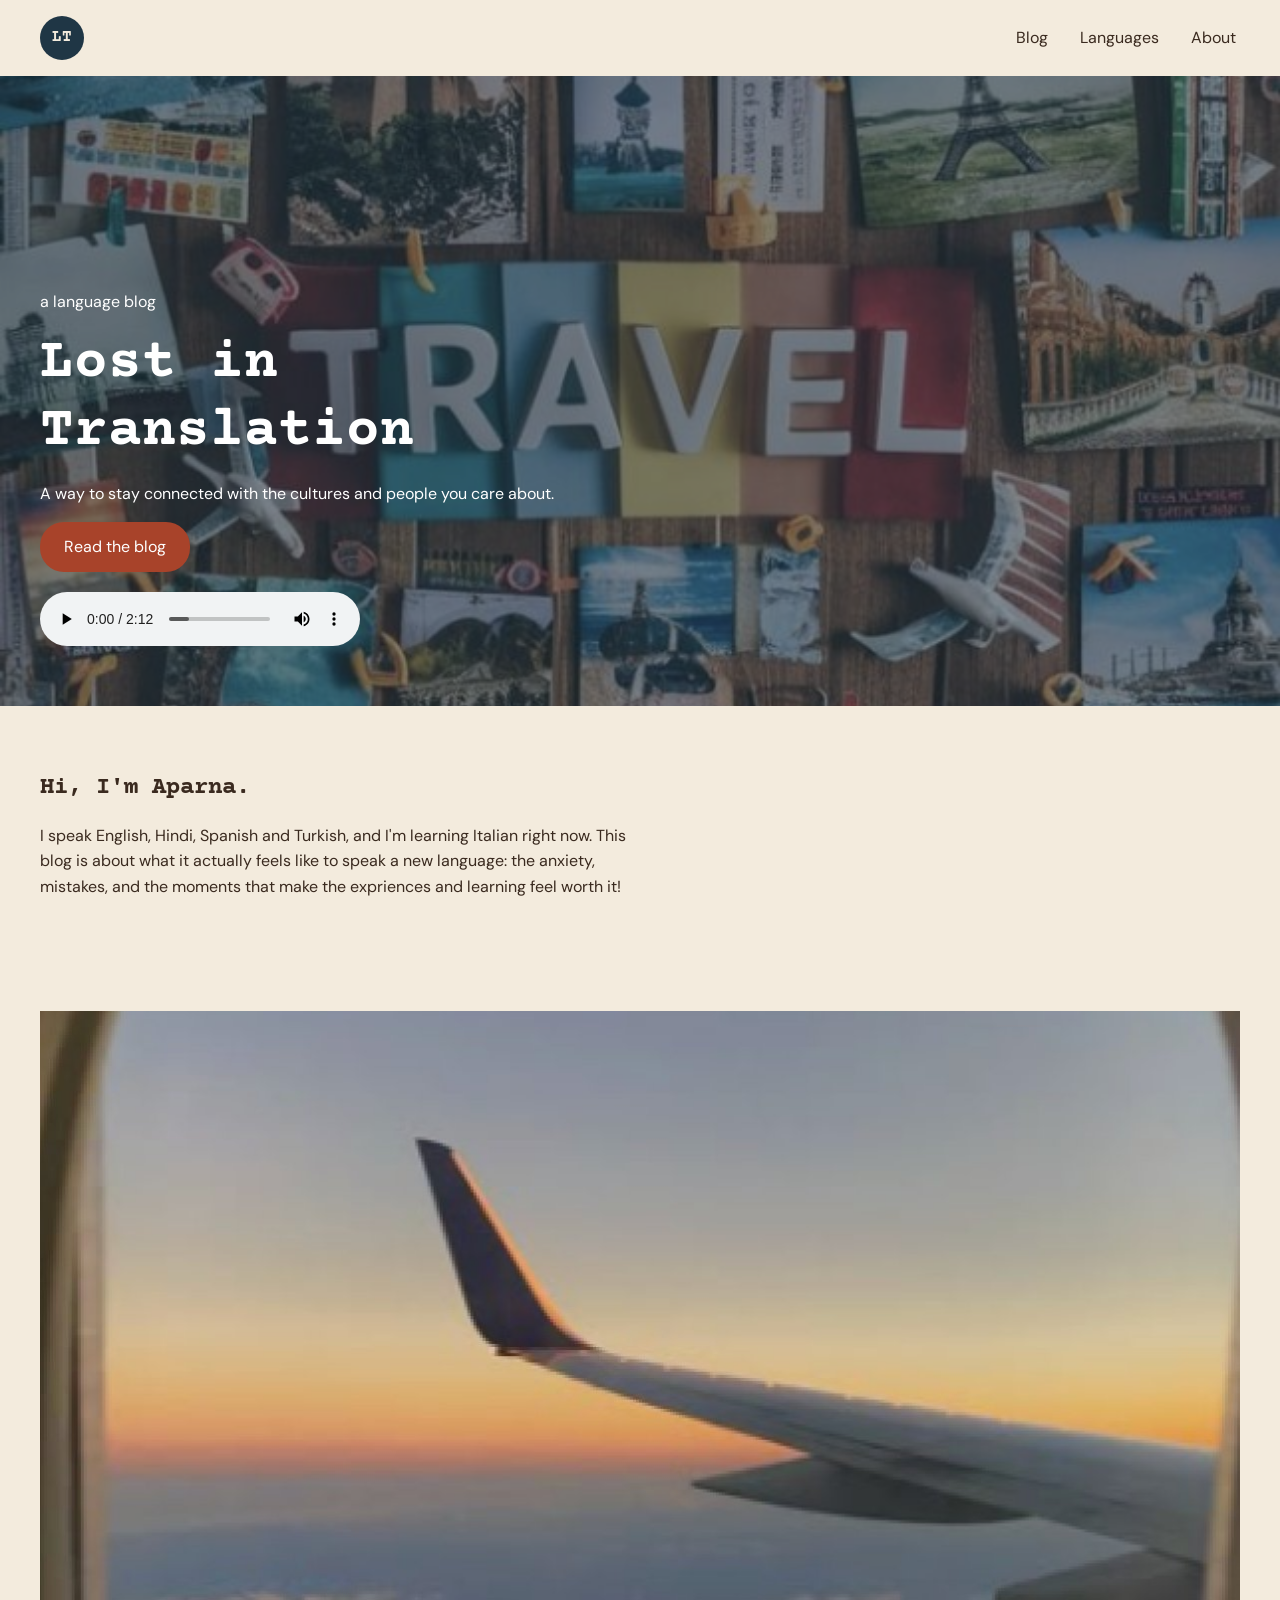
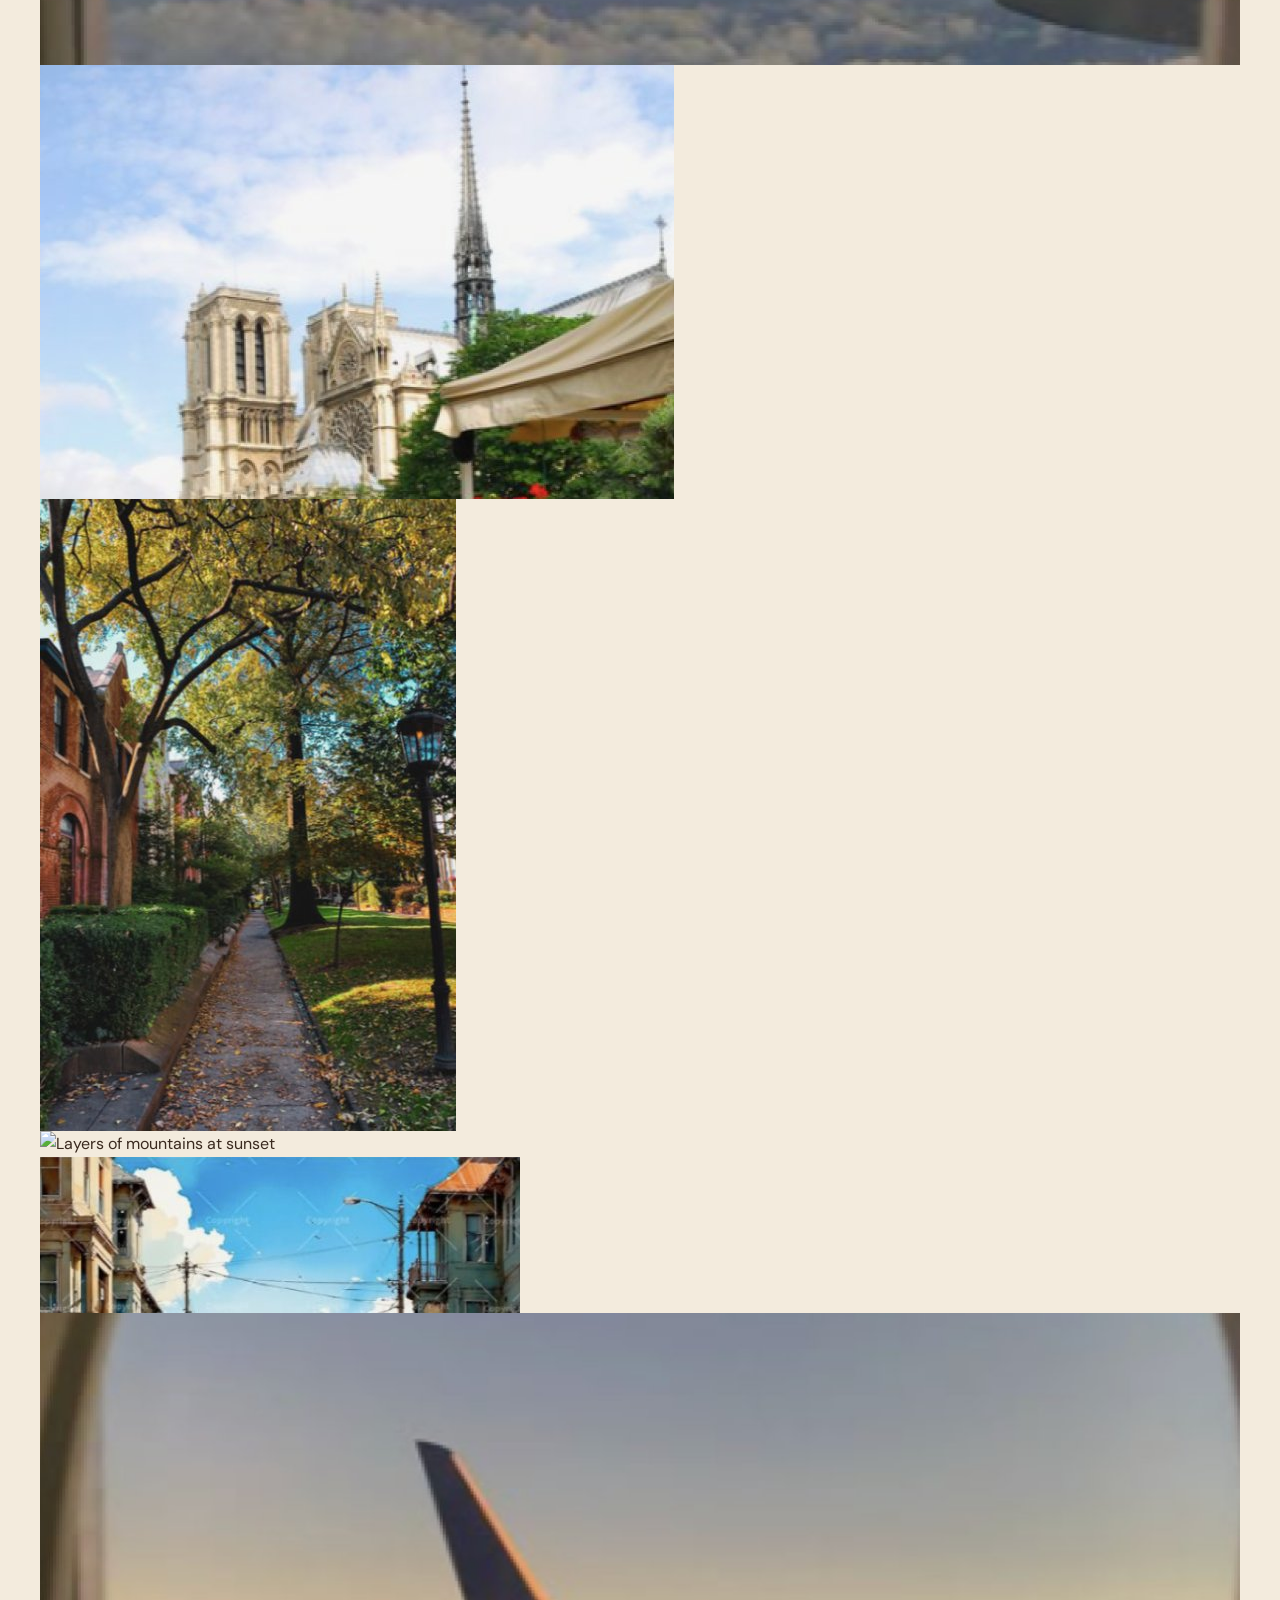
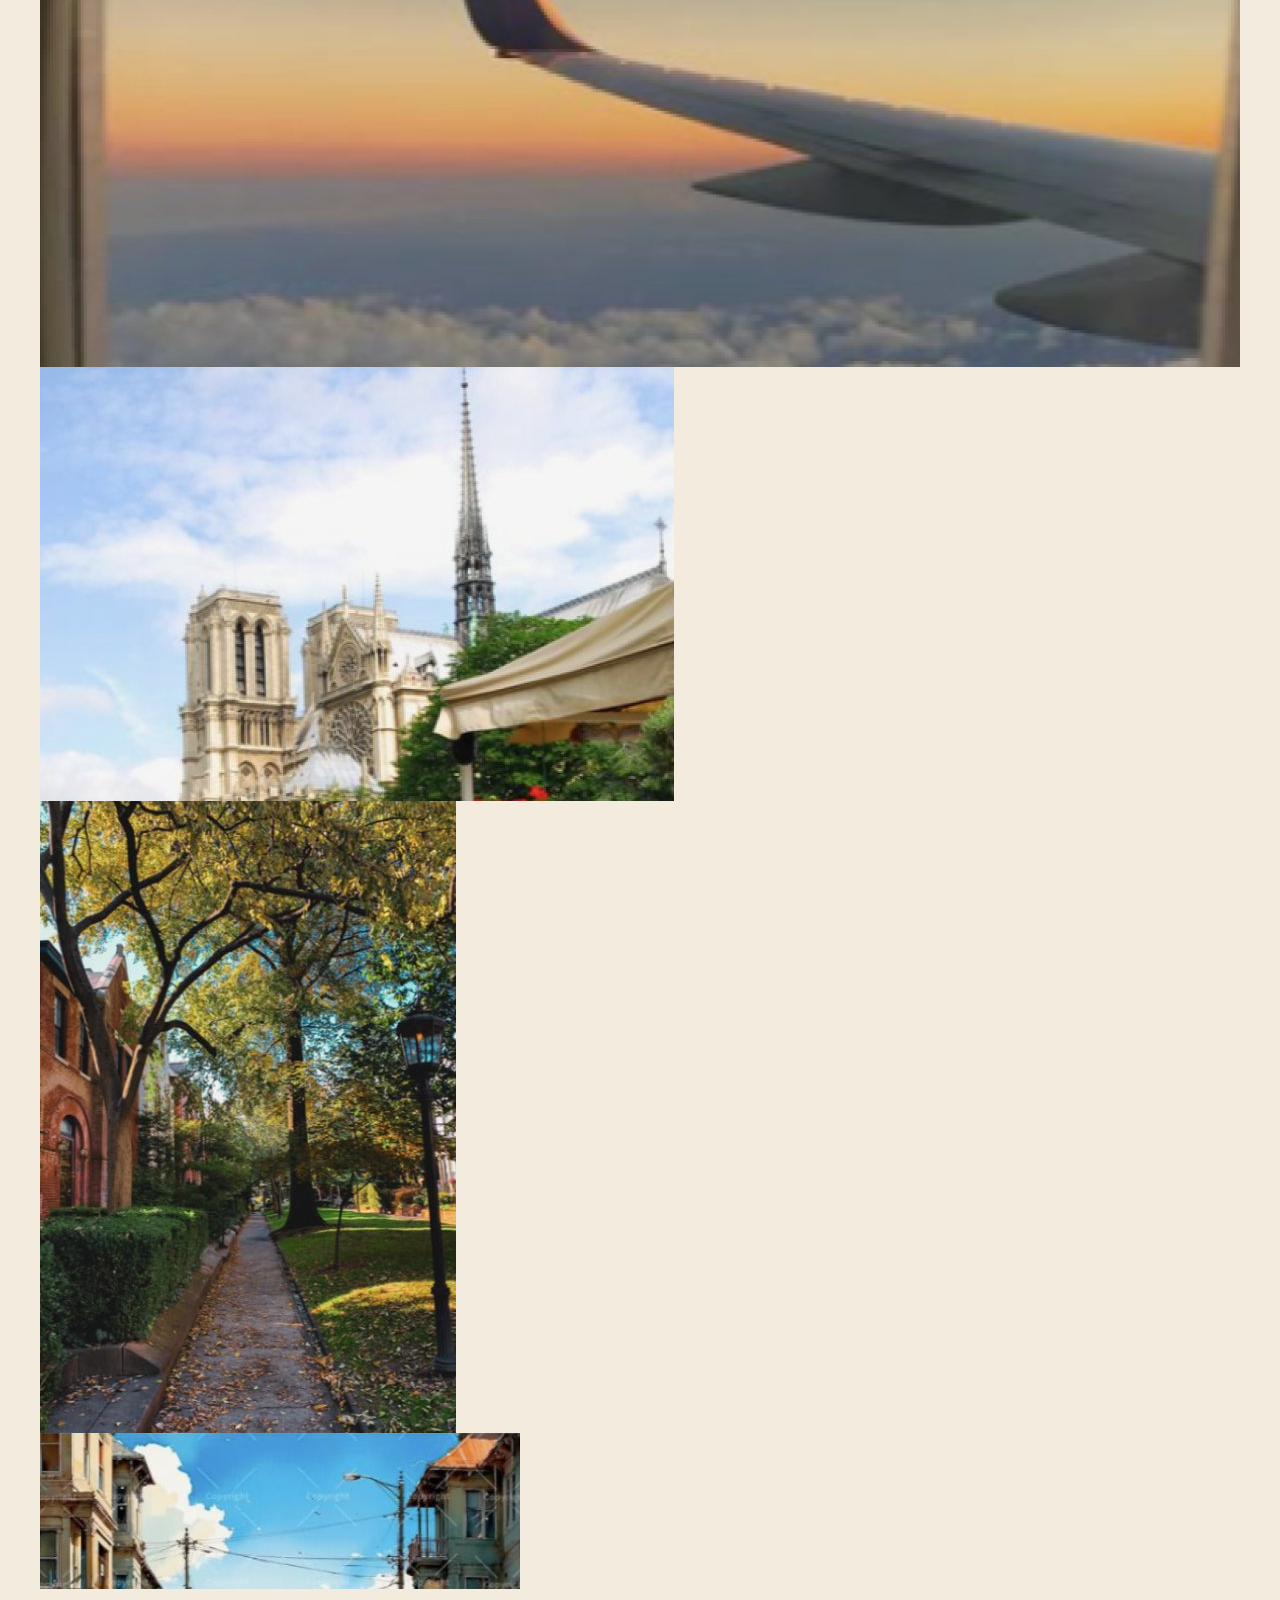
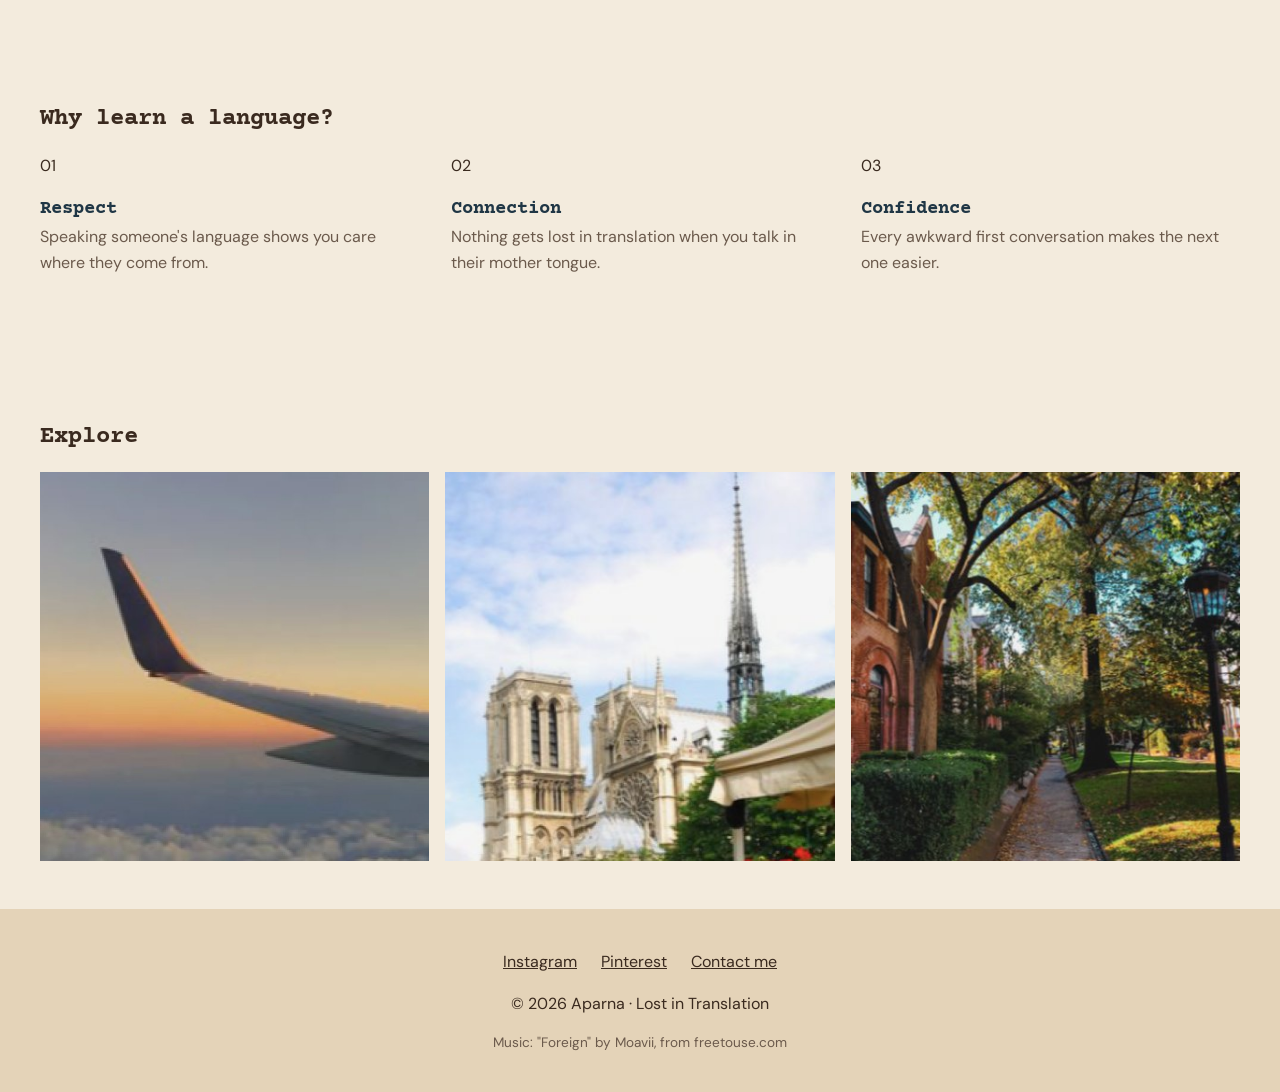
==== Midterm/index.html @ 5bf9bf56 "Update home page photos and alt text" ====
<!doctype html>
<html lang="en">
  <head>
    <meta charset="UTF-8" />
    <meta name="viewport" content="width=device-width, initial-scale=1.0" />
    <title>Lost in Translation | Home</title>
    <!-- Google Fonts: Courier Prime & DM Sans for everything else -->
    <link rel="preconnect" href="https://fonts.googleapis.com" />
    <link rel="preconnect" href="https://fonts.gstatic.com" crossorigin />
    <link
      href="https://fonts.googleapis.com/css2?family=Courier+Prime:wght@400;700&family=DM+Sans:wght@400;500&display=swap"
      rel="stylesheet"
    />
    <link rel="stylesheet" href="css/style.css" />
  </head>

  <body>
    <!-- HEADER: logo on the left, nav on the right, it sticks to the top when you scroll -->
    <header class="site-header">
      <!-- logo goes back to the home page -->
      <a class="logo" href="index.html">LT</a>

      <nav>
        <ul>
          <li><a href="blog.html">Blog</a></li>
          <!-- dropdown: i made a list inside a list -->
          <li class="has-dropdown">
            <a href="blog.html">Languages</a>
            <ul>
              <li><a href="blog.html#hindi">Hindi</a></li>
              <li><a href="blog.html#spanish">Spanish</a></li>
              <li><a href="blog.html#turkish">Turkish</a></li>
              <li><a href="blog.html#italian">Italian</a></li>
            </ul>
          </li>
          <li><a href="about.html">About</a></li>
        </ul>
      </nav>
    </header>

    <main>
      <!-- HERO: photo with the text sitting on top of it  -->
      <section class="hero">
        <img src="img/hero.jpg" alt="Vintage world map with a camera and letter blocks spelling Travel the World" />
        <!-- the text slides up and fades in when the page loads ( the keyframes in the CSS) -->
        <div class="hero-text">
          <p class="eyebrow">a language blog</p>
          <h1>Lost in Translation</h1>
          <p>A way to stay connected with the cultures and people you care about.</p>
          <a class="button" href="blog.html">Read the blog</a>

          <!-- music player used from the W3Schools HTML Audio + loop pages -->
          <audio class="hero-audio" controls loop>
            <source src="audio/foreign.mp3" type="audio/mpeg" />
            Your browser does not support the audio element.
          </audio>
        </div>
      </section>

      <!-- INTRO -->
      <section class="intro">
        <h2>Hi, I'm Aparna.</h2>
        <p>
          I speak English, Hindi, Spanish and Turkish, and I'm learning Italian right now.
          This blog is about what it actually feels like to speak a new language:
          the anxiety, mistakes, and the moments that make the expriences and learning feel worth it!
        </p>
      </section>

      <!-- PHOTO STRIP: the photos slide sideways like a carousel -->
      <section class="strip" aria-label="Photos from places I've been">
        <div class="strip-track">
          <img src="img/story-1.jpg" alt="Airplane flying over the clouds at sunset" />
          <img src="img/story-2.jpg" alt="The Louvre in Paris with people walking in the courtyard" />
          <img src="img/story-4.jpg" alt="Two travelers with backpacks walking across the desert" />
          <img src="img/mountains.jpg" alt="Layers of mountains at sunset" />
          <img src="img/story-3.jpg" alt="Boats on bright blue water in front of a seaside town" />
          <!-- second copy  -->
          <img src="img/story-1.jpg" alt="" aria-hidden="true" />
          <img src="img/story-2.jpg" alt="" aria-hidden="true" />
          <img src="img/story-4.jpg" alt="" aria-hidden="true" />
          <img src="img/mountains.jpg" alt="" aria-hidden="true" />
          <img src="img/story-3.jpg" alt="" aria-hidden="true" />
        </div>
      </section>

      <!-- WHY LANGUAGES: three cards in a row (flexbox) -->
      <section class="why">
        <h2>Why learn a language?</h2>
        <ul class="why-list">
          <li>
            <span class="number">01</span>
            <h3>Respect</h3>
            <p>Speaking someone's language shows you care where they come from.</p>
          </li>
          <li>
            <span class="number">02</span>
            <h3>Connection</h3>
            <p>Nothing gets lost in translation when you talk in their mother tongue.</p>
          </li>
          <li>
            <span class="number">03</span>
            <h3>Confidence</h3>
            <p>Every awkward first conversation makes the next one easier.</p>
          </li>
        </ul>
      </section>

      <!-- EXPLORE: photo cards with a hover mask  -->
      <section class="explore">
        <h2>Explore</h2>
        <div class="container">
          <article class="thumb">
            <img src="img/story-1.jpg" alt="Airplane flying over the clouds at sunset" />
            <div class="mask">
              <h3>[Story title]</h3>
              <p>[One-line preview of this story.]</p>
              <a class="info" href="blog.html#hindi">Read the story</a>
            </div>
          </article>

          <article class="thumb">
            <img src="img/story-2.jpg" alt="The Louvre in Paris with people walking in the courtyard" />
            <div class="mask">
              <h3>[Story title]</h3>
              <p>[One-line preview of this story.]</p>
              <a class="info" href="blog.html#spanish">Read the story</a>
            </div>
          </article>

          <article class="thumb">
            <img src="img/story-4.jpg" alt="Two travelers with backpacks walking across the desert" />
            <div class="mask">
              <h3>[Story title]</h3>
              <p>[One-line preview of this story.]</p>
              <a class="info" href="blog.html#italian">Read the story</a>
            </div>
          </article>
        </div>
      </section>
    </main>

    <!-- FOOTER -->
    <footer class="site-footer">
      <ul>
        <li><a href="#">Instagram</a></li>
        <li><a href="#">Pinterest</a></li>
        <li><a href="about.html#contact">Contact me</a></li>
      </ul>
      <p>&copy; 2026 Aparna &middot; Lost in Translation</p>
      <p class="credit">Music: "Foreign" by Moavii, from freetouse.com</p>
    </footer>
  </body>
</html>
---- Midterm/css/style.css ----
/* =========================================================
   Lost in Translation: midterm stylesheet
   Layout first, decoration later.
   ========================================================= */

/* ---------- 1. Colors + fonts as variables (from my Pinterest board) ---------- */
:root {
  --paper: #f3ebdd;   /* page background (old dictionary pages) */
  --sand: #e4d3b8;    /* soft blocks, footer */
  --ink: #3a2a1f;     /* main text */
  --navy: #1f3645;    /* subheadings (music poster) */
  --muted: #6b5a4c;   /* secondary text */
  --rust: #a8432a;    /* buttons + links */
  --mustard: #e3a73e; /* small accents */

  --heading-font: "Courier Prime", "Courier New", monospace;
  --body-font: "DM Sans", Arial, sans-serif;
}

/* ---------- 2. Basic reset ---------- */
* {
  box-sizing: border-box; /* padding + border stay inside the width (box model) */
}

body {
  margin: 0;
  background: var(--paper);
  color: var(--ink);
  font-family: var(--body-font);
  line-height: 1.6;
}

img {
  max-width: 100%;
  display: block;
}

h1,
h2,
h3 {
  font-family: var(--heading-font);
  line-height: 1.2;
}

a {
  color: var(--rust);
}

/* ---------- 3. Header + nav (flexbox) ---------- */
.site-header {
  display: flex;
  justify-content: space-between; /* logo left, nav right */
  align-items: center;
  padding: 16px 40px;
}

.logo {
  font-family: var(--heading-font);
  font-weight: 700;
  text-decoration: none;
  color: var(--paper);
  background: var(--navy);
  width: 44px;
  height: 44px;
  border-radius: 50%;
  display: flex;
  justify-content: center;
  align-items: center;
}

nav ul {
  list-style: none;
  margin: 0;
  padding: 0;
  display: flex;
  gap: 24px;
}

nav a {
  color: var(--ink);
  text-decoration: none;
  padding: 8px 4px;
  transition: color 0.2s;
}

/* Hover effect: menu links change color */
nav a:hover,
nav a:focus {
  color: var(--rust);
}

/* ---------- 4. Dropdown (positioning) ---------- */
.has-dropdown {
  position: relative; /* the submenu is positioned against this item */
}

.has-dropdown ul {
  display: none; /* hidden until hover */
  position: absolute;
  top: 100%;
  left: 0;
  flex-direction: column;
  gap: 0;
  background: var(--paper);
  border: 1px solid var(--sand);
  min-width: 140px;
  z-index: 10;
}

.has-dropdown ul a {
  display: block;
  padding: 8px 12px;
}

.has-dropdown ul a:hover {
  background: var(--sand);
}

/* show the submenu on hover, and when tabbing with a keyboard */
.has-dropdown:hover ul,
.has-dropdown:focus-within ul {
  display: flex;
}

/* ---------- 5. Hero: text on top of the image (positioning) ---------- */
.hero {
  position: relative; /* hero-text is placed inside this box */
  padding: 0; /* the photo goes edge to edge */
  height: 70vh;
  background: var(--navy); /* shows if the image is missing */
}

.hero img {
  width: 100%;
  height: 100%;
  object-fit: cover; /* crop the photo to fill the box without stretching */
}

/* ----- Music player inside the hero ----- */
.hero-music {
  margin: 20px 0 0;
}

.hero-music figcaption {
  font-size: 0.9rem;
  margin-bottom: 6px;
}

.hero-audio {
  display: block;
  margin-top: 20px;
  width: 100%;
  max-width: 320px; 

}

.hero::after {
  content: "";
  position: absolute;
  inset: 0;
  background: rgba(31, 54, 69, 0.55);
}

.hero-text {
  position: absolute;
  left: 40px;
  bottom: 60px;
  z-index: 1; /* sit above the dark layer */
  color: #fff;
  max-width: 560px;
}

.hero-text h1 {
  font-size: 3.5rem;
  margin: 0 0 12px;
}

/* ---------- 6. Buttons ---------- */
.button {
  display: inline-block;
  background: var(--rust);
  color: #fff;
  text-decoration: none;
  padding: 12px 24px;
  border-radius: 24px;
  transition: transform 0.2s;
}

/* Hover effect: the button grows a little */
.button:hover,
.button:focus {
  transform: scale(1.05);
}

/* ---------- 7. Sections ---------- */
section {
  padding: 48px 40px;
}

.intro {
  max-width: 700px;
}

.why-list {
  list-style: none;
  padding: 0;
  display: flex; /* three columns side by side */
  gap: 32px;
}

.why-list li {
  flex: 1; /* each column takes an equal share */
}

.why-list h3 {
  color: var(--navy);
  margin-bottom: 4px;
}

.why-list p {
  color: var(--muted);
  margin-top: 0;
}

/* ---------- 8. Explore gallery with hover mask ---------- */
.container {
  display: flex;
  gap: 16px;
}

.thumb {
  position: relative; /* the mask covers this box */
  flex: 1;
  aspect-ratio: 1 / 1; /* square tiles */
  background: var(--sand); /* shows if the image is missing */
  overflow: hidden;
}

.thumb img {
  width: 100%;
  height: 100%;
  object-fit: cover;
}

.mask {
  position: absolute;
  inset: 0; /* top, right, bottom, left all 0 = cover the whole tile */
  background: rgba(58, 42, 31, 0.85);
  color: var(--paper);
  padding: 20px;
  opacity: 0; /* invisible until hover */
  transition: opacity 0.3s;
}

.mask a {
  color: var(--mustard);
}

/* show the story preview on hover, or when tabbing to the link */
.thumb:hover .mask,
.thumb:focus-within .mask {
  opacity: 1;
}

/* ---------- 9. Footer ---------- */
.site-footer {
  background: var(--sand);
  padding: 24px 40px;
  text-align: center;
}

.site-footer ul {
  list-style: none;
  padding: 0;
  display: flex;
  justify-content: center;
  gap: 24px;
}

.site-footer a {
  color: var(--ink);
}

.credit {
  font-size: 0.85rem;
  color: var(--muted);
}

/* ---------- 10. Phones (media query) ---------- */
@media (max-width: 768px) {
  /* stack the logo above the nav */
  .site-header {
    flex-direction: column;
    gap: 12px;
    padding: 16px 20px;
  }

  nav ul {
    flex-wrap: wrap;
    justify-content: center;
    gap: 12px;
  }

  /* no hover on phones: tapping Languages just opens the Blog page */
  .has-dropdown ul,
  .has-dropdown:hover ul,
  .has-dropdown:focus-within ul {
    display: none;
  }

  section {
    padding: 32px 20px;
  }

  .hero {
    height: 60vh;
  }

  .hero-text {
    left: 20px;
    right: 20px;
    bottom: 32px;
  }

  .hero-text h1 {
    font-size: 2.25rem;
  }

  /* three columns become one */
  .why-list,
  .container {
    flex-direction: column;
  }

  /* on phones, show the story preview at the bottom of each photo */
  .mask {
    opacity: 1;
    top: auto;
  }
}

/* ---------- 11. Blog page ---------- */
.page-intro {
  padding-bottom: 16px;
}

.jump-links {
  list-style: none;
  padding: 0;
  display: flex;
  flex-wrap: wrap;
  gap: 12px;
}

.jump-links a {
  display: inline-block;
  padding: 6px 16px;
  border: 1px solid var(--rust);
  border-radius: 20px;
  text-decoration: none;
  transition: background 0.2s, color 0.2s;
}

.jump-links a:hover,
.jump-links a:focus {
  background: var(--rust);
  color: #fff;
}

.language h2 {
  border-bottom: 2px solid var(--sand);
  padding-bottom: 8px;
}

/* one blog post: photo on the left, text on the right */
.post {
  display: flex;
  gap: 24px;
  align-items: flex-start;
}

.post img {
  width: 280px;
  aspect-ratio: 4 / 3;
  object-fit: cover;
  background: var(--sand);
}

.post-text h3 {
  margin-top: 0;
  color: var(--navy);
}

.post-date {
  color: var(--muted);
  font-size: 0.9rem;
}

@media (max-width: 768px) {
  /* photo goes on top of the text on phones */
  .post {
    flex-direction: column;
  }

  .post img {
    width: 100%;
  }
}
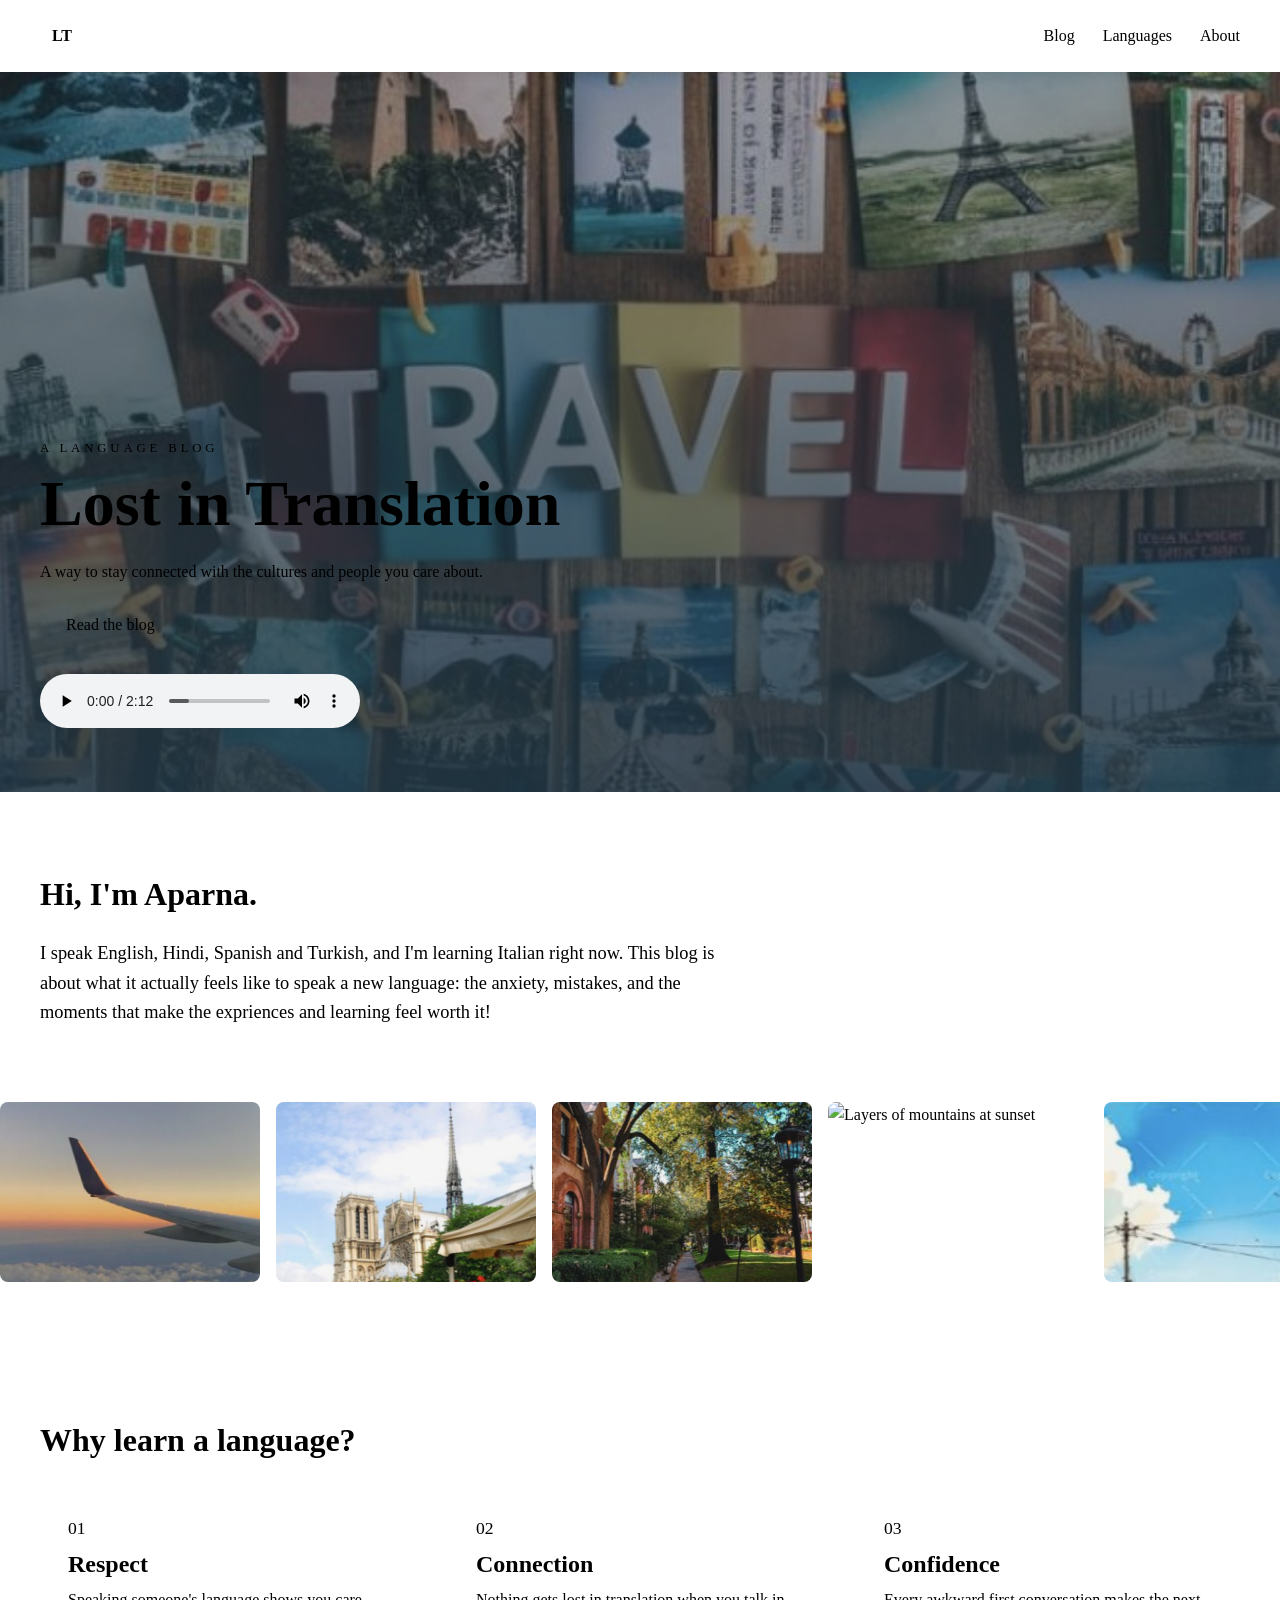
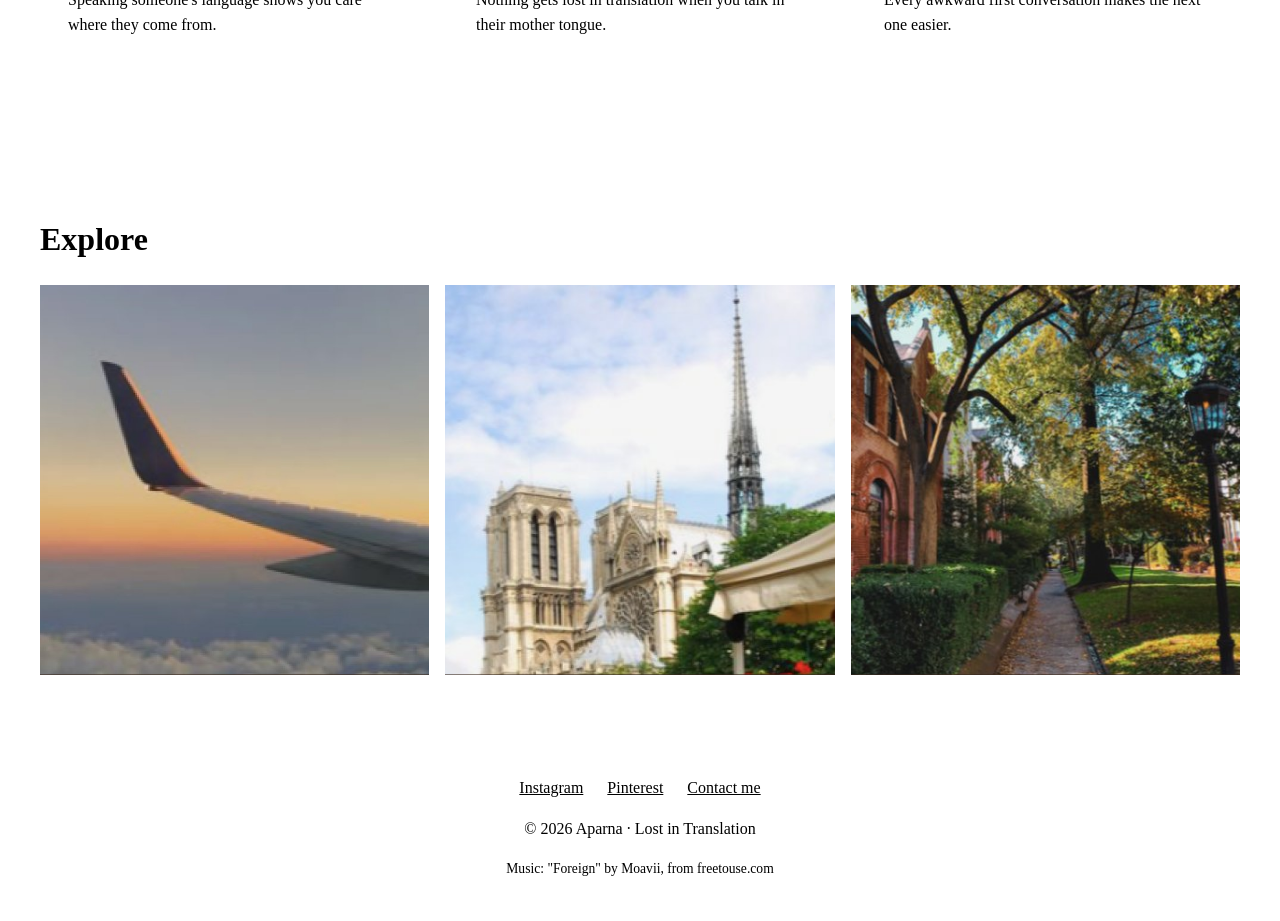
==== commit 58dc35a0: "Link var and xstyle sheets on home page" ====
--- a/Midterm/index.html
+++ b/Midterm/index.html
@@ -11,7 +11,8 @@
       href="https://fonts.googleapis.com/css2?family=Courier+Prime:wght@400;700&family=DM+Sans:wght@400;500&display=swap"
       rel="stylesheet"
     />
-    <link rel="stylesheet" href="css/style.css" />
+    <link rel="stylesheet" href="css/var.css" />
+    <link rel="stylesheet" href="css/xstyle.css" />
   </head>
 
   <body>
--- a/Midterm/css/xstyle.css
+++ b/Midterm/css/xstyle.css
@@ -0,0 +1,654 @@
+/* Lost in Translation: my midterm stylesheet */
+
+/* COLORS + FONTS: all my variables are in vars.css */
+
+/* BASICS */
+* {
+  box-sizing: border-box; /* padding stays inside the box width */
+}
+
+html {
+  scroll-behavior: smooth; /* the blog jump links scroll smoothly instead of jumping */
+}
+
+body {
+  margin: 0;
+  background: var(--paper);
+  color: var(--ink);
+  font-family: var(--body-font);
+  line-height: 1.6;
+}
+
+img {
+  max-width: 100%;
+  display: block;
+}
+
+h1,
+h2,
+h3 {
+  font-family: var(--heading-font);
+  line-height: 1.2;
+}
+
+h2 {
+  font-size: 2rem;
+}
+
+a {
+  color: var(--rust);
+}
+
+section {
+  padding: 56px 40px;
+}
+
+/* HEADER: logo on the left, nav on the right (flexbox) */
+.site-header {
+  display: flex;
+  justify-content: space-between; /* logo left, nav right */
+  align-items: center;
+  padding: 14px 40px;
+  background: var(--paper);
+  position: sticky; /* sticks to the top when you scroll */
+  top: 0;
+  z-index: 20;
+  box-shadow: 0 2px 10px rgba(58, 42, 31, 0.08);
+}
+
+.logo {
+  font-family: var(--heading-font);
+  font-weight: 700;
+  text-decoration: none;
+  color: var(--paper);
+  background: var(--navy);
+  width: 44px;
+  height: 44px;
+  border-radius: 50%;
+  display: flex;
+  justify-content: center;
+  align-items: center;
+  transition: transform 0.3s;
+}
+
+.logo:hover {
+  transform: rotate(-10deg) scale(1.1); /* the logo tilts a little on hover */
+}
+
+nav ul {
+  list-style: none;
+  margin: 0;
+  padding: 0;
+  display: flex;
+  gap: 28px;
+}
+
+nav a {
+  color: var(--ink);
+  text-decoration: none;
+  padding: 6px 0;
+  position: relative; /* so the underline can sit under the link */
+}
+
+/* underline that grows from the left when you hover */
+nav a::after {
+  content: "";
+  position: absolute;
+  left: 0;
+  bottom: 0;
+  width: 0;
+  height: 2px;
+  background: var(--rust);
+  transition: width 0.3s;
+}
+
+nav a:hover::after,
+nav a:focus::after,
+nav a.current::after {
+  width: 100%;
+}
+
+nav a:hover {
+  color: var(--rust);
+}
+
+/* DROPDOWN: i used positioning to put the list under Languages */
+.has-dropdown {
+  position: relative; /* the dropdown lines up under this */
+}
+
+.has-dropdown ul {
+  position: absolute;
+  top: 100%;
+  left: -12px;
+  flex-direction: column;
+  gap: 0;
+  background: var(--paper);
+  border: 1px solid var(--sand);
+  border-radius: 6px;
+  min-width: 150px;
+  padding: 6px 0;
+  box-shadow: 0 8px 20px rgba(58, 42, 31, 0.12);
+  /* hidden at first, then it fades + slides in */
+  opacity: 0;
+  visibility: hidden;
+  transform: translateY(8px);
+  transition: opacity 0.25s, transform 0.25s, visibility 0.25s;
+}
+
+.has-dropdown ul a {
+  display: block;
+  padding: 8px 14px;
+}
+
+.has-dropdown ul a::after {
+  display: none; /* no underline inside the dropdown */
+}
+
+.has-dropdown ul a:hover {
+  background: var(--sand);
+}
+
+.has-dropdown:hover ul,
+.has-dropdown:focus-within ul {
+  opacity: 1;
+  visibility: visible;
+  transform: translateY(0);
+}
+
+/* HERO: photo with the text sitting on top of it */
+.hero {
+  position: relative;
+  height: 80vh;
+  padding: 0;
+  overflow: hidden;
+  background: var(--navy); /* shows if the photo doesn't load */
+}
+
+.hero img {
+  width: 100%;
+  height: 100%;
+  object-fit: cover; /* fills the box without stretching the photo */
+  animation: slow-zoom 20s ease-in-out infinite alternate;
+}
+
+/* dark layer over the photo so the white text is easy to read */
+.hero::after {
+  content: "";
+  position: absolute;
+  inset: 0;
+  background: linear-gradient(to top, rgba(31, 54, 69, 0.85), rgba(31, 54, 69, 0.35));
+}
+
+.hero-text {
+  position: absolute;
+  left: 40px;
+  bottom: 64px;
+  z-index: 1; /* above the dark layer */
+  color: var(--white);
+  max-width: 600px;
+  animation: rise-in 1s ease-out both;
+}
+
+.eyebrow {
+  text-transform: uppercase;
+  letter-spacing: 0.3em;
+  font-size: 0.8rem;
+  color: var(--mustard);
+  margin: 0;
+}
+
+.hero-text h1 {
+  font-size: 4rem;
+  margin: 8px 0 12px;
+}
+
+.hero-audio {
+  display: block;
+  margin-top: 24px;
+  width: 100%;
+  max-width: 320px; /* never wider than the text */
+}
+
+/* keyframes: the hero text slides up and fades in */
+@keyframes rise-in {
+  from {
+    opacity: 0;
+    transform: translateY(30px);
+  }
+  to {
+    opacity: 1;
+    transform: translateY(0);
+  }
+}
+
+/* keyframes: the photo slowly zooms in and out */
+@keyframes slow-zoom {
+  from {
+    transform: scale(1);
+  }
+  to {
+    transform: scale(1.08);
+  }
+}
+
+/* BUTTONS */
+.button {
+  display: inline-block;
+  background: var(--rust);
+  color: var(--white);
+  text-decoration: none;
+  padding: 12px 26px;
+  border: none;
+  border-radius: var(--pill);
+  font-family: var(--body-font);
+  font-size: 1rem;
+  cursor: pointer;
+  transition: transform 0.2s, box-shadow 0.2s;
+}
+
+.button:hover,
+.button:focus {
+  transform: translateY(-3px) scale(1.04); /* the button lifts up a little on hover */
+  box-shadow: 0 8px 16px rgba(168, 67, 42, 0.35);
+}
+
+/* INTRO */
+.intro {
+  max-width: 760px;
+}
+
+.intro p {
+  font-size: 1.15rem;
+}
+
+/* PHOTO STRIP: the photos slide sideways like a carousel (just CSS) */
+.strip {
+  padding: 0 0 56px;
+  overflow: hidden; /* hides the photos that are off the screen */
+}
+
+.strip-track {
+  display: flex;
+  gap: 16px;
+  width: max-content; /* as wide as all the photos put together */
+  animation: scroll-left 40s linear infinite;
+}
+
+.strip-track img {
+  width: 260px;
+  height: 180px;
+  object-fit: cover;
+  border-radius: 8px;
+}
+
+/* stops moving when you hover so you can look */
+.strip:hover .strip-track {
+  animation-play-state: paused;
+}
+
+/* moves left by half (one full copy of the photos), then starts over */
+@keyframes scroll-left {
+  from {
+    transform: translateX(0);
+  }
+  to {
+    transform: translateX(calc(-50% - 8px));
+  }
+}
+
+/* WHY LANGUAGES: three cards in a row (flexbox) */
+.why-list {
+  list-style: none;
+  padding: 0;
+  display: flex;
+  gap: 24px;
+}
+
+.why-list li {
+  flex: 1; /* all three cards are the same width */
+  background: var(--card);
+  border: 1px solid var(--sand);
+  border-radius: var(--radius);
+  padding: 28px;
+  transition: transform 0.3s, box-shadow 0.3s;
+}
+
+.why-list li:hover {
+  transform: translateY(-6px);
+  box-shadow: 0 12px 24px rgba(58, 42, 31, 0.12);
+}
+
+.number {
+  font-family: var(--heading-font);
+  color: var(--rust);
+  font-size: 1.1rem;
+}
+
+.why-list h3 {
+  color: var(--navy);
+  font-size: 1.5rem;
+  margin: 8px 0;
+}
+
+.why-list p {
+  color: var(--muted);
+  margin: 0;
+}
+
+/* EXPLORE: photo cards with a hover mask */
+.container {
+  display: flex;
+  gap: 16px;
+}
+
+.thumb {
+  position: relative; /* the mask sits on top of this box */
+  flex: 1;
+  aspect-ratio: 1 / 1; /* makes the cards square */
+  border-radius: var(--radius);
+  overflow: hidden;
+  background: var(--sand);
+}
+
+.thumb img {
+  width: 100%;
+  height: 100%;
+  object-fit: cover;
+  transition: transform 0.6s;
+}
+
+.thumb:hover img {
+  transform: scale(1.1); /* the photo zooms in a bit */
+}
+
+.mask {
+  position: absolute;
+  left: 0;
+  right: 0;
+  bottom: 0;
+  background: rgba(58, 42, 31, 0.88);
+  color: var(--paper);
+  padding: 20px;
+  /* starts hidden below the card, then slides up on hover */
+  transform: translateY(100%);
+  transition: transform 0.4s;
+}
+
+.mask h3 {
+  margin-top: 0;
+}
+
+.mask a {
+  color: var(--mustard);
+}
+
+.thumb:hover .mask,
+.thumb:focus-within .mask {
+  transform: translateY(0);
+}
+
+/* BLOG INTRO */
+.page-intro {
+  padding-bottom: 16px;
+}
+
+.page-intro h1 {
+  font-size: 3rem;
+  margin-bottom: 8px;
+}
+
+/* BLOG: jump links + posts */
+.jump-links {
+  list-style: none;
+  padding: 0;
+  display: flex;
+  flex-wrap: wrap;
+  gap: 12px;
+}
+
+.jump-links a {
+  display: inline-block;
+  padding: 6px 18px;
+  border: 1px solid var(--rust);
+  border-radius: 20px;
+  text-decoration: none;
+  transition: background 0.2s, color 0.2s;
+}
+
+.jump-links a:hover,
+.jump-links a:focus {
+  background: var(--rust);
+  color: var(--white);
+}
+
+.language {
+  scroll-margin-top: 80px; /* so the sticky header doesn't cover the heading */
+}
+
+.language h2 {
+  border-bottom: 2px solid var(--sand);
+  padding-bottom: 8px;
+}
+
+.post {
+  display: flex;
+  gap: 28px;
+  align-items: flex-start;
+}
+
+.post img {
+  width: 300px;
+  aspect-ratio: 4 / 3;
+  object-fit: cover;
+  border-radius: 8px;
+  background: var(--sand);
+}
+
+.post-text h3 {
+  margin-top: 0;
+  color: var(--navy);
+}
+
+.post-date {
+  color: var(--muted);
+  font-size: 0.9rem;
+}
+
+/* ABOUT + CONTACT FORM */
+.about {
+  display: flex;
+  gap: 40px;
+  align-items: center;
+}
+
+.about-photo {
+  width: 320px;
+  aspect-ratio: 3 / 4;
+  object-fit: cover;
+  border-radius: 160px 160px 10px 10px; /* arch shape on the photo */
+}
+
+.tags {
+  list-style: none;
+  padding: 0;
+  display: flex;
+  flex-wrap: wrap;
+  gap: 10px;
+}
+
+.tags li {
+  background: var(--sand);
+  padding: 6px 14px;
+  border-radius: 20px;
+  font-size: 0.9rem;
+}
+
+.contact {
+  max-width: 680px;
+}
+
+/* name + email boxes (flexbox), use class demo */
+.row {
+  display: flex;
+  flex-wrap: wrap;
+  gap: 8px 16px;
+  align-items: center;
+}
+
+.label-lg {
+  display: block;
+  font-weight: 500;
+  font-size: 1.05rem;
+  margin-top: 12px;
+}
+
+.input-lg,
+.message {
+  width: 100%;
+  font-family: var(--body-font);
+  font-size: 1rem;
+  padding: 12px;
+  border: 1px solid var(--sand);
+  border-radius: 6px;
+  background: var(--card);
+  color: var(--ink);
+}
+
+.message {
+  min-height: 140px;
+  resize: vertical; /* you can only drag it taller, it can't go wider */
+}
+
+/* rust outline when you click into a box */
+.input-lg:focus,
+.message:focus {
+  outline: 2px solid var(--rust);
+  border-color: transparent;
+}
+
+.message-area {
+  margin-top: 8px;
+}
+
+.button-bar {
+  margin-top: 20px;
+}
+
+.btn-dark {
+  background: var(--navy);
+  color: var(--white);
+  border: none;
+  border-radius: var(--pill);
+  padding: 12px 32px;
+  font-family: var(--body-font);
+  font-size: 1rem;
+  cursor: pointer;
+  transition: transform 0.2s, background 0.2s;
+}
+
+.btn-dark:hover,
+.btn-dark:focus {
+  background: var(--rust);
+  transform: translateY(-3px);
+}
+
+/* FOOTER */
+.site-footer {
+  background: var(--sand);
+  padding: 28px 40px;
+  text-align: center;
+}
+
+.site-footer ul {
+  list-style: none;
+  padding: 0;
+  display: flex;
+  justify-content: center;
+  gap: 24px;
+}
+
+.site-footer a {
+  color: var(--ink);
+}
+
+.credit {
+  font-size: 0.85rem;
+  color: var(--muted);
+}
+
+/* MEDIA QUERY: phones (768px and smaller) */
+@media (max-width: 768px) {
+  section {
+    padding: 36px 20px;
+  }
+
+  /* logo goes on top of the nav */
+  .site-header {
+    flex-direction: column;
+    gap: 10px;
+    padding: 12px 20px;
+  }
+
+  nav ul {
+    flex-wrap: wrap;
+    justify-content: center;
+    gap: 16px;
+  }
+
+  /* phones can't hover, so tapping Languages just opens the blog */
+  .has-dropdown ul {
+    display: none;
+  }
+
+  .hero {
+    height: 75vh;
+  }
+
+  .hero-text {
+    left: 20px;
+    right: 20px;
+    bottom: 32px;
+  }
+
+  .hero-text h1 {
+    font-size: 2.4rem;
+  }
+
+  .strip-track img {
+    width: 180px;
+    height: 130px;
+  }
+
+  /* everything in a row stacks into one column */
+  .why-list,
+  .container,
+  .post,
+  .about {
+    flex-direction: column;
+  }
+
+  .post img,
+  .about-photo {
+    width: 100%;
+  }
+
+  /* phones can't hover, so the story text always shows */
+  .mask {
+    transform: translateY(0);
+  }
+}
+
+/* REDUCE MOTION: if someone turned off animations on their computer, i stop mine too */
+@media (prefers-reduced-motion: reduce) {
+  *,
+  *::before,
+  *::after {
+    animation: none !important;
+    transition: none !important;
+  }
+
+  html {
+    scroll-behavior: auto;
+  }
+}
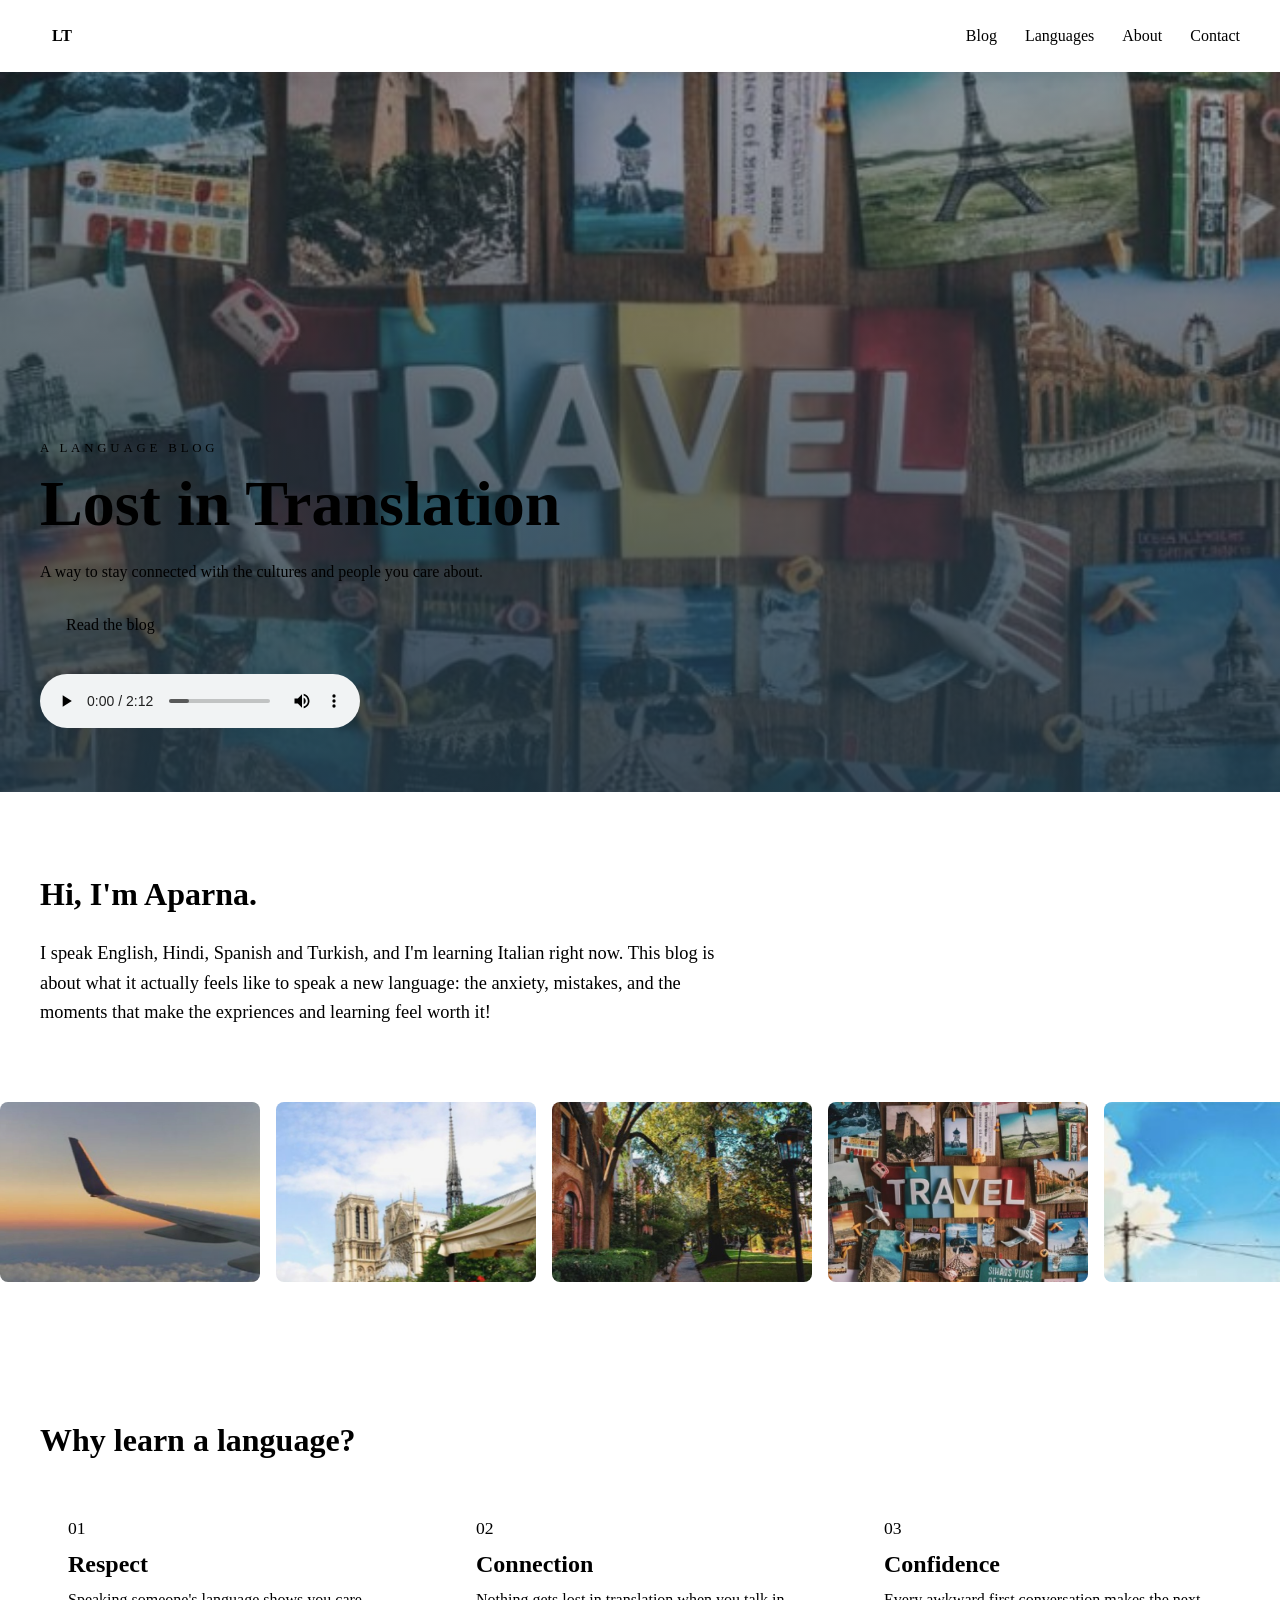
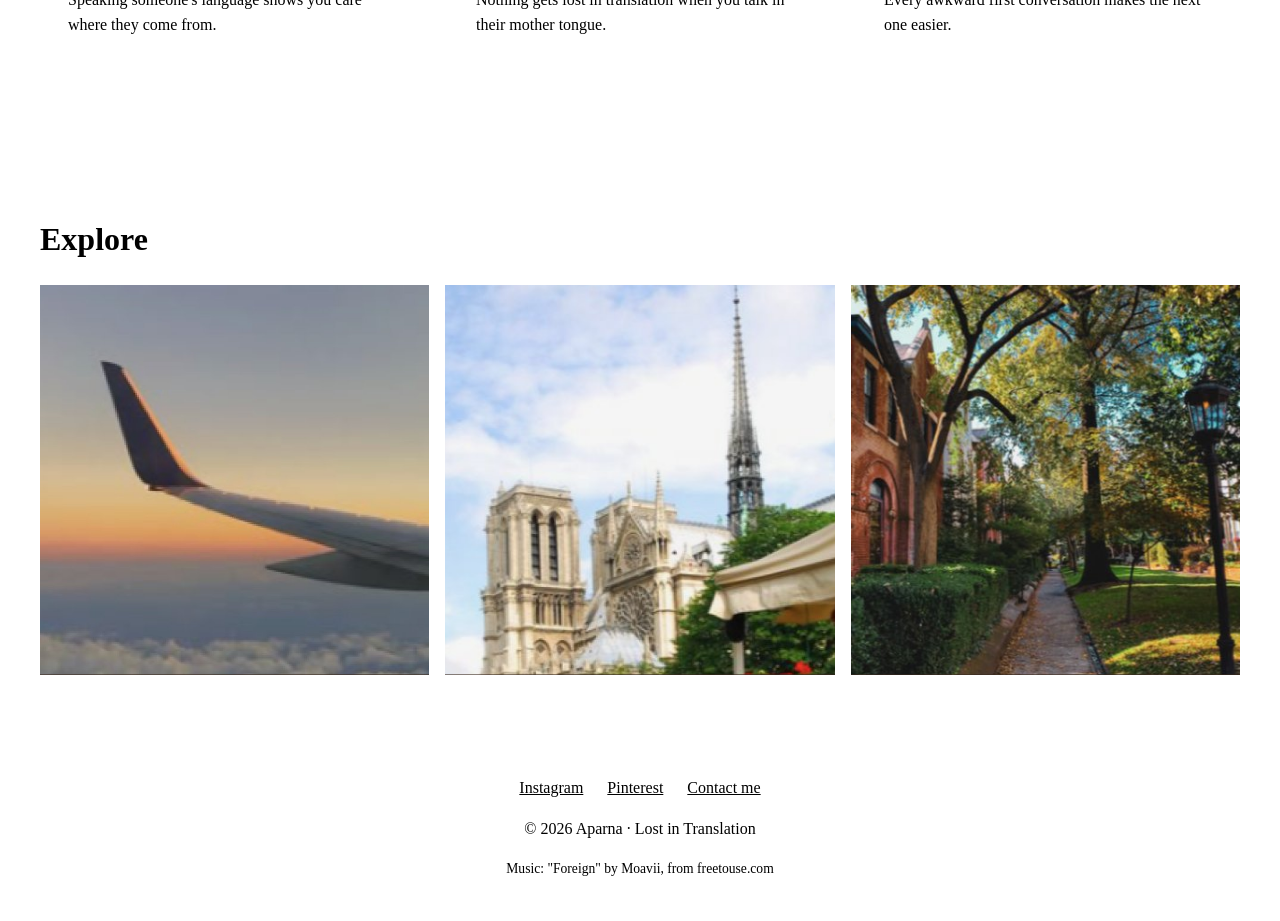
==== commit 9ed52a3b: "Add contact link to home page nav and footer" ====
--- a/Midterm/index.html
+++ b/Midterm/index.html
@@ -35,6 +35,7 @@
             </ul>
           </li>
           <li><a href="about.html">About</a></li>
+          <li><a href="contact.html">Contact</a></li>
         </ul>
       </nav>
     </header>
@@ -74,13 +75,13 @@
           <img src="img/story-1.jpg" alt="Airplane flying over the clouds at sunset" />
           <img src="img/story-2.jpg" alt="The Louvre in Paris with people walking in the courtyard" />
           <img src="img/story-4.jpg" alt="Two travelers with backpacks walking across the desert" />
-          <img src="img/mountains.jpg" alt="Layers of mountains at sunset" />
+          <img src="img/hero.jpg" alt="Vintage world map with a camera and letter blocks spelling Travel the World" />
           <img src="img/story-3.jpg" alt="Boats on bright blue water in front of a seaside town" />
           <!-- second copy  -->
           <img src="img/story-1.jpg" alt="" aria-hidden="true" />
           <img src="img/story-2.jpg" alt="" aria-hidden="true" />
           <img src="img/story-4.jpg" alt="" aria-hidden="true" />
-          <img src="img/mountains.jpg" alt="" aria-hidden="true" />
+          <img src="img/hero.jpg" alt="" aria-hidden="true" />
           <img src="img/story-3.jpg" alt="" aria-hidden="true" />
         </div>
       </section>
@@ -146,7 +147,7 @@
       <ul>
         <li><a href="#">Instagram</a></li>
         <li><a href="#">Pinterest</a></li>
-        <li><a href="about.html#contact">Contact me</a></li>
+        <li><a href="contact.html">Contact me</a></li>
       </ul>
       <p>&copy; 2026 Aparna &middot; Lost in Translation</p>
       <p class="credit">Music: "Foreign" by Moavii, from freetouse.com</p>
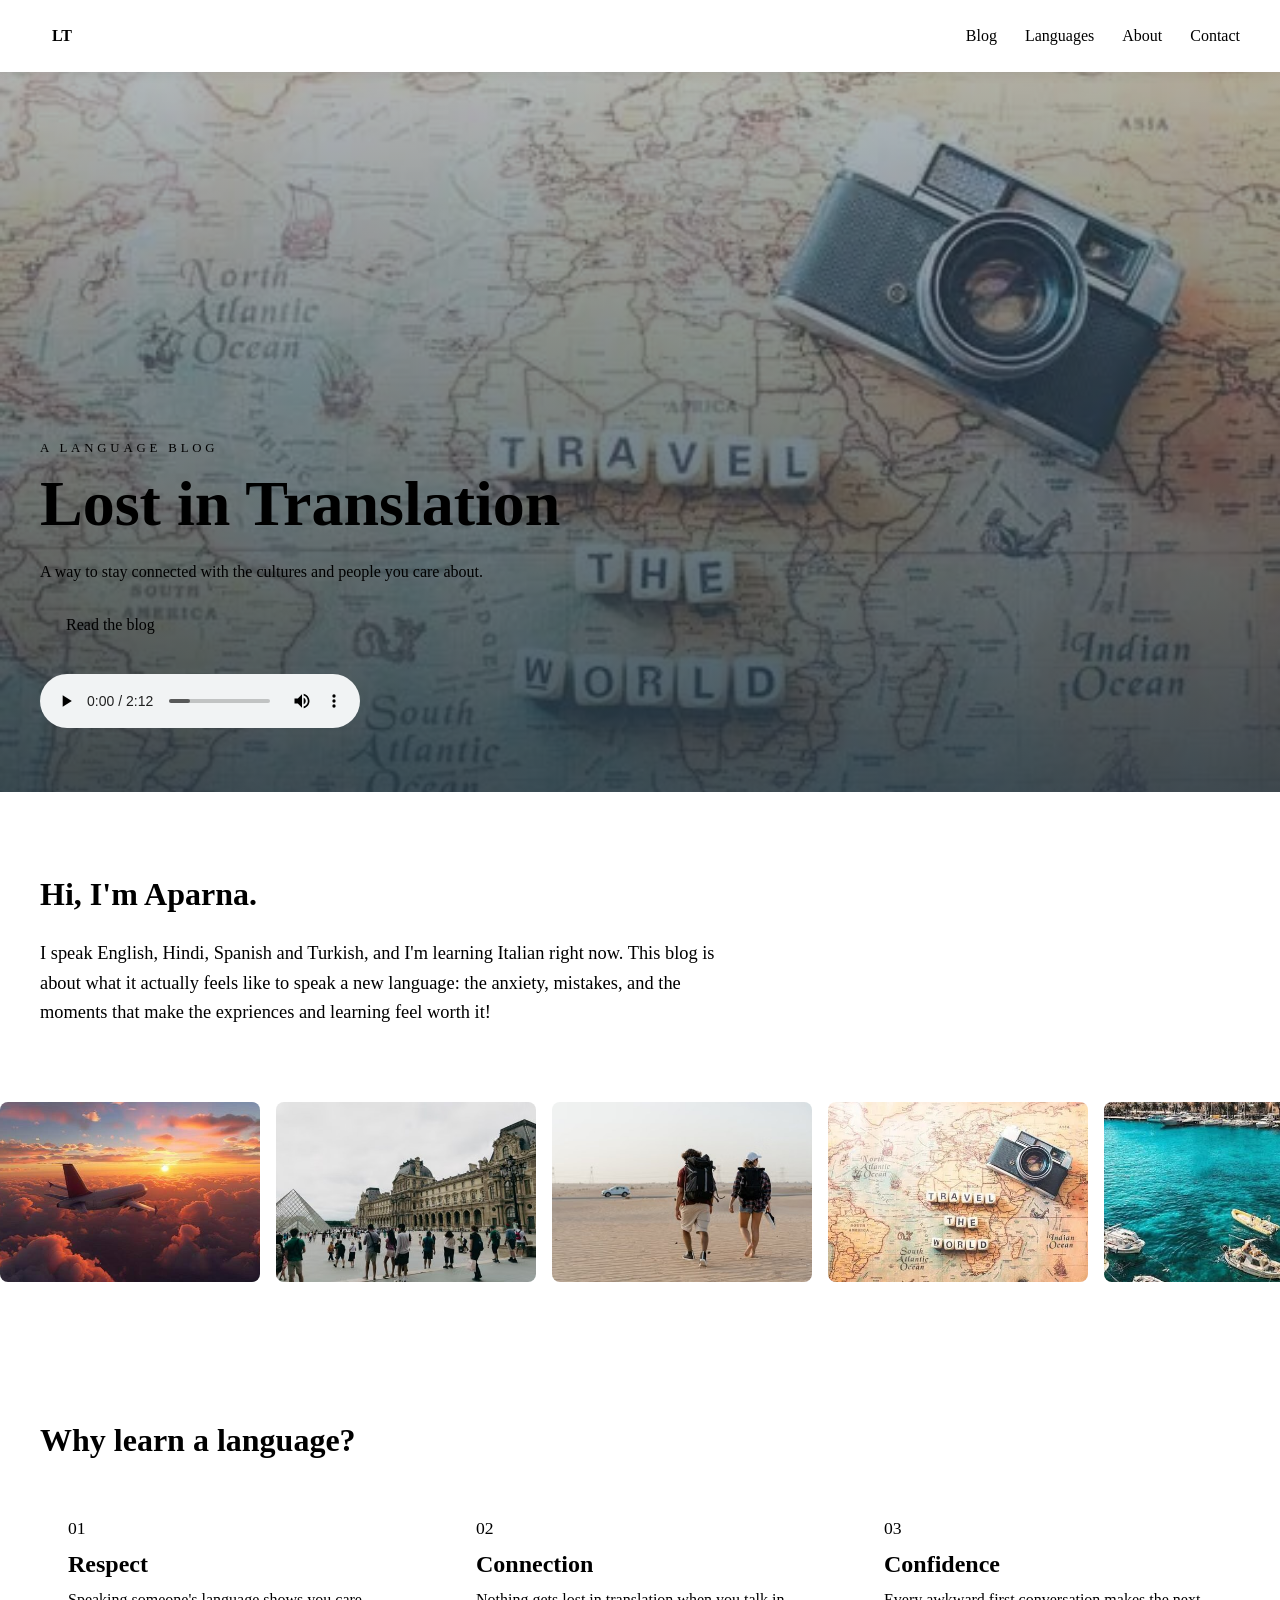
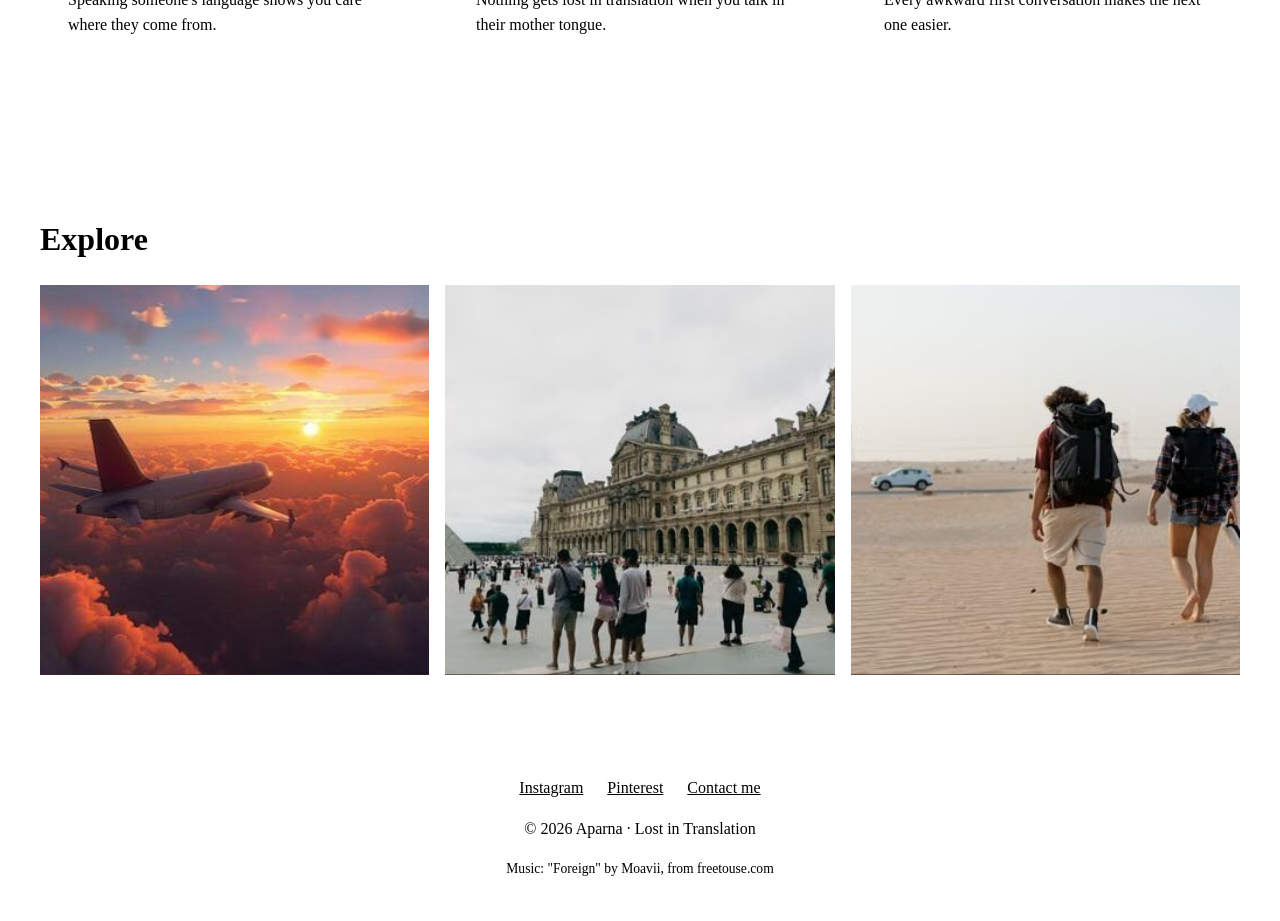
==== commit efb030ca: "Final midterm: new photos, finished the stories, fixed the font and contact pagegit add -A Midterm" ====
--- a/Midterm/index.html
+++ b/Midterm/index.html
@@ -43,7 +43,7 @@
     <main>
       <!-- HERO: photo with the text sitting on top of it  -->
       <section class="hero">
-        <img src="img/hero.jpg" alt="Vintage world map with a camera and letter blocks spelling Travel the World" />
+        <img src="img/map-hero.jpg" alt="Vintage world map with a camera and letter blocks spelling Travel the World" />
         <!-- the text slides up and fades in when the page loads ( the keyframes in the CSS) -->
         <div class="hero-text">
           <p class="eyebrow">a language blog</p>
@@ -72,17 +72,17 @@
       <!-- PHOTO STRIP: the photos slide sideways like a carousel -->
       <section class="strip" aria-label="Photos from places I've been">
         <div class="strip-track">
-          <img src="img/story-1.jpg" alt="Airplane flying over the clouds at sunset" />
-          <img src="img/story-2.jpg" alt="The Louvre in Paris with people walking in the courtyard" />
-          <img src="img/story-4.jpg" alt="Two travelers with backpacks walking across the desert" />
-          <img src="img/hero.jpg" alt="Vintage world map with a camera and letter blocks spelling Travel the World" />
-          <img src="img/story-3.jpg" alt="Boats on bright blue water in front of a seaside town" />
+          <img src="img/plane.jpg" alt="Airplane flying over the clouds at sunset" />
+          <img src="img/louvre.jpg" alt="The Louvre in Paris with people walking in the courtyard" />
+          <img src="img/desert.jpg" alt="Two travelers with backpacks walking across the desert" />
+          <img src="img/map-hero.jpg" alt="Vintage world map with a camera and letter blocks spelling Travel the World" />
+          <img src="img/harbor.jpg" alt="Boats on bright blue water in front of a seaside town" />
           <!-- second copy  -->
-          <img src="img/story-1.jpg" alt="" aria-hidden="true" />
-          <img src="img/story-2.jpg" alt="" aria-hidden="true" />
-          <img src="img/story-4.jpg" alt="" aria-hidden="true" />
-          <img src="img/hero.jpg" alt="" aria-hidden="true" />
-          <img src="img/story-3.jpg" alt="" aria-hidden="true" />
+          <img src="img/plane.jpg" alt="" aria-hidden="true" />
+          <img src="img/louvre.jpg" alt="" aria-hidden="true" />
+          <img src="img/desert.jpg" alt="" aria-hidden="true" />
+          <img src="img/map-hero.jpg" alt="" aria-hidden="true" />
+          <img src="img/harbor.jpg" alt="" aria-hidden="true" />
         </div>
       </section>
 
@@ -113,28 +113,28 @@
         <h2>Explore</h2>
         <div class="container">
           <article class="thumb">
-            <img src="img/story-1.jpg" alt="Airplane flying over the clouds at sunset" />
+            <img src="img/plane.jpg" alt="Airplane flying over the clouds at sunset" />
             <div class="mask">
-              <h3>[Story title]</h3>
-              <p>[One-line preview of this story.]</p>
+              <h3>The Language That Sounds Like Home</h3>
+              <p>The one I grew up with.</p>
               <a class="info" href="blog.html#hindi">Read the story</a>
             </div>
           </article>
 
           <article class="thumb">
-            <img src="img/story-2.jpg" alt="The Louvre in Paris with people walking in the courtyard" />
+            <img src="img/louvre.jpg" alt="The Louvre in Paris with people walking in the courtyard" />
             <div class="mask">
-              <h3>[Story title]</h3>
-              <p>[One-line preview of this story.]</p>
+              <h3>Spanish in a Crowd</h3>
+              <p>The one I practice everywhere.</p>
               <a class="info" href="blog.html#spanish">Read the story</a>
             </div>
           </article>
 
           <article class="thumb">
-            <img src="img/story-4.jpg" alt="Two travelers with backpacks walking across the desert" />
+            <img src="img/desert.jpg" alt="Two travelers with backpacks walking across the desert" />
             <div class="mask">
-              <h3>[Story title]</h3>
-              <p>[One-line preview of this story.]</p>
+              <h3>Starting From Zero Again</h3>
+              <p>The one I'm learning right now.</p>
               <a class="info" href="blog.html#italian">Read the story</a>
             </div>
           </article>
--- a/Midterm/css/xstyle.css
+++ b/Midterm/css/xstyle.css
@@ -1,6 +1,6 @@
 /* Lost in Translation: my midterm stylesheet */
 
-/* COLORS + FONTS: all my variables are in vars.css */
+/* COLORS + FONTS: all my variables are in var.css */
 
 /* BASICS */
 * {
@@ -297,7 +297,16 @@
   }
 }
 
-/* WHY LANGUAGES: three cards in a row (flexbox) */
+/* WHY LANGUAGES: rust band with three cards in a row (flexbox) */
+.why {
+  background: var(--rust);
+  color: var(--paper);
+}
+
+.why h2 {
+  color: var(--paper);
+}
+
 .why-list {
   list-style: none;
   padding: 0;
@@ -316,7 +325,7 @@
 
 .why-list li:hover {
   transform: translateY(-6px);
-  box-shadow: 0 12px 24px rgba(58, 42, 31, 0.12);
+  box-shadow: 0 14px 28px rgba(0, 0, 0, 0.25);
 }
 
 .number {
@@ -388,90 +397,148 @@
   transform: translateY(0);
 }
 
-/* BLOG INTRO */
-.page-intro {
-  padding-bottom: 16px;
-}
-
-.page-intro h1 {
-  font-size: 3rem;
-  margin-bottom: 8px;
+/* RUST BAND: the rust banner at the top of the blog */
+.rust-band {
+  background: var(--rust);
+  color: var(--paper);
+  text-align: center;
+  padding: 72px 40px;
+}
+
+.rust-band h1 {
+  font-size: 3.5rem;
+  margin: 6px 0 10px;
+}
+
+.rust-band .eyebrow {
+  color: var(--mustard);
 }
 
 /* BLOG: jump links + posts */
 .jump-links {
   list-style: none;
   padding: 0;
+  margin-top: 28px;
   display: flex;
   flex-wrap: wrap;
+  justify-content: center;
   gap: 12px;
 }
 
+/* jump links are cream outlines on the rust band */
 .jump-links a {
   display: inline-block;
-  padding: 6px 18px;
-  border: 1px solid var(--rust);
-  border-radius: 20px;
+  padding: 8px 22px;
+  border: 1px solid var(--paper);
+  border-radius: var(--pill);
+  color: var(--paper);
   text-decoration: none;
   transition: background 0.2s, color 0.2s;
 }
 
 .jump-links a:hover,
 .jump-links a:focus {
-  background: var(--rust);
-  color: var(--white);
-}
-
-.language {
-  scroll-margin-top: 80px; /* so the sticky header doesn't cover the heading */
-}
-
-.language h2 {
-  border-bottom: 2px solid var(--sand);
-  padding-bottom: 8px;
-}
-
+  background: var(--paper);
+  color: var(--rust);
+}
+
+.posts {
+  max-width: 1100px;
+  margin: 0 auto;
+}
+
+/* each post: photo on one side, the full story on the other (flexbox) */
 .post {
   display: flex;
-  gap: 28px;
-  align-items: flex-start;
+  gap: 48px;
+  align-items: center;
+  padding: 56px 0;
+  border-bottom: 1px solid var(--sand);
+  scroll-margin-top: 80px; /* so the sticky header doesn't cover the story */
+}
+
+/* every other post flips so the photo is on the right */
+.post:nth-child(even) {
+  flex-direction: row-reverse;
 }
 
 .post img {
-  width: 300px;
-  aspect-ratio: 4 / 3;
+  width: 45%;
+  aspect-ratio: 4 / 5;
   object-fit: cover;
-  border-radius: 8px;
-  background: var(--sand);
-}
-
-.post-text h3 {
-  margin-top: 0;
+  border-radius: 160px 160px var(--radius) var(--radius); /* arch shape like the about page */
+  box-shadow: 14px 14px 0 var(--rust); /* rust block behind the photo */
+}
+
+.post:nth-child(even) img {
+  box-shadow: -14px 14px 0 var(--rust);
+}
+
+.post-text {
+  flex: 1;
+}
+
+.post-label {
+  color: var(--rust);
+  font-family: var(--heading-font);
+  font-weight: 700;
+  letter-spacing: 0.15em;
+  text-transform: uppercase;
+  margin: 0;
+}
+
+.post-text h2 {
   color: var(--navy);
+  margin: 8px 0 4px;
 }
 
 .post-date {
   color: var(--muted);
   font-size: 0.9rem;
-}
-
-/* ABOUT + CONTACT FORM */
+  margin-top: 0;
+}
+
+/* a phrase from the story in big letters with a rust line */
+blockquote {
+  margin: 24px 0;
+  padding: 8px 0 8px 20px;
+  border-left: 4px solid var(--rust);
+  font-family: var(--heading-font);
+  font-size: 1.3rem;
+  color: var(--rust);
+}
+
+/* ABOUT */
 .about {
   display: flex;
-  gap: 40px;
+  gap: 56px;
   align-items: center;
+  max-width: 1100px;
+  margin: 0 auto;
+  padding: 72px 40px;
 }
 
 .about-photo {
-  width: 320px;
+  width: 340px;
   aspect-ratio: 3 / 4;
   object-fit: cover;
-  border-radius: 160px 160px 10px 10px; /* arch shape on the photo */
+  border-radius: 170px 170px var(--radius) var(--radius); /* arch shape on the photo */
+  box-shadow: 16px 16px 0 var(--rust); /* rust block behind the photo */
+}
+
+.about h1 {
+  font-size: 3rem;
+  margin: 6px 0 12px;
+}
+
+.about .eyebrow {
+  color: var(--rust);
 }
 
 .tags {
   list-style: none;
   padding: 0;
+  margin: 20px 0 28px;
   display: flex;
   flex-wrap: wrap;
   gap: 10px;
@@ -484,40 +551,81 @@
   font-size: 0.9rem;
 }
 
-.contact {
-  max-width: 680px;
-}
-
-/* name + email boxes (flexbox), use class demo */
+/* CONTACT PAGE: rust background with the form in a box */
+.contact-body {
+  background: var(--rust);
+}
+
+.contact-page {
+  padding: 72px 20px;
+}
+
+.contact-card {
+  max-width: 820px;
+  margin: 0 auto;
+  background: var(--paper);
+  border-radius: 20px;
+  padding: 56px 48px;
+  text-align: center;
+  box-shadow: 0 20px 40px rgba(0, 0, 0, 0.25);
+}
+
+.contact-card h1 {
+  font-size: 2.6rem;
+  text-transform: uppercase;
+  letter-spacing: 0.04em;
+  color: var(--ink);
+  margin: 0 0 32px;
+}
+
+/* name + email on the same line (flexbox), like the class demo */
 .row {
   display: flex;
   flex-wrap: wrap;
-  gap: 8px 16px;
+  justify-content: center;
   align-items: center;
+  gap: 12px 16px;
 }
 
 .label-lg {
-  display: block;
-  font-weight: 500;
-  font-size: 1.05rem;
-  margin-top: 12px;
+  font-family: var(--heading-font);
+  font-size: 1.4rem;
+}
+
+.input-lg {
+  flex: 1 1 200px;
+  max-width: 260px;
 }
 
 .input-lg,
 .message {
-  width: 100%;
   font-family: var(--body-font);
   font-size: 1rem;
   padding: 12px;
   border: 1px solid var(--sand);
-  border-radius: 6px;
-  background: var(--card);
+  border-radius: 8px;
+  background: var(--white);
   color: var(--ink);
 }
 
+.message-area {
+  margin-top: 36px;
+}
+
+/* the big heading above the message box */
+.label-title {
+  display: block;
+  font-family: var(--heading-font);
+  font-weight: 700;
+  font-size: 1.6rem;
+  text-transform: uppercase;
+  margin-bottom: 12px;
+}
+
 .message {
-  min-height: 140px;
-  resize: vertical; /* you can only drag it taller, it can't go wider */
+  width: 100%;
+  min-height: 220px;
+  resize: vertical; /* you can only drag it taller, not wider */
 }
 
 /* rust outline when you click into a box */
@@ -527,35 +635,42 @@
   border-color: transparent;
 }
 
-.message-area {
-  margin-top: 8px;
+.form-note {
+  font-family: var(--heading-font);
+  color: var(--muted);
+  margin: 20px 0 0;
 }
 
 .button-bar {
-  margin-top: 20px;
-}
-
+  margin-top: 24px;
+}
+
+/* full width rust send button */
 .btn-dark {
-  background: var(--navy);
+  width: 100%;
+  background: var(--rust);
   color: var(--white);
   border: none;
-  border-radius: var(--pill);
-  padding: 12px 32px;
+  border-radius: var(--radius);
+  padding: 16px;
   font-family: var(--body-font);
   font-size: 1rem;
+  letter-spacing: 0.15em;
+  text-transform: uppercase;
   cursor: pointer;
   transition: transform 0.2s, background 0.2s;
 }
 
 .btn-dark:hover,
 .btn-dark:focus {
-  background: var(--rust);
+  background: var(--navy);
   transform: translateY(-3px);
 }
 
 /* FOOTER */
 .site-footer {
   background: var(--sand);
+  border-top: 6px solid var(--rust);
   padding: 28px 40px;
   text-align: center;
 }
@@ -628,9 +743,34 @@
     flex-direction: column;
   }
 
+  /* zigzag posts stack too, photo on top */
+  .post:nth-child(even) {
+    flex-direction: column;
+  }
+
+  /* smaller rust block so the photo doesn't stick out past the screen */
   .post img,
+  .post:nth-child(even) img,
   .about-photo {
-    width: 100%;
+    width: calc(100% - 10px);
+    box-shadow: 8px 8px 0 var(--rust);
+  }
+
+  .rust-band h1,
+  .about h1 {
+    font-size: 2.4rem;
+  }
+
+  .contact-card {
+    padding: 36px 20px;
+  }
+
+  .contact-card h1 {
+    font-size: 1.8rem;
+  }
+
+  .input-lg {
+    max-width: 100%;
   }
 
   /* phones can't hover, so the story text always shows */
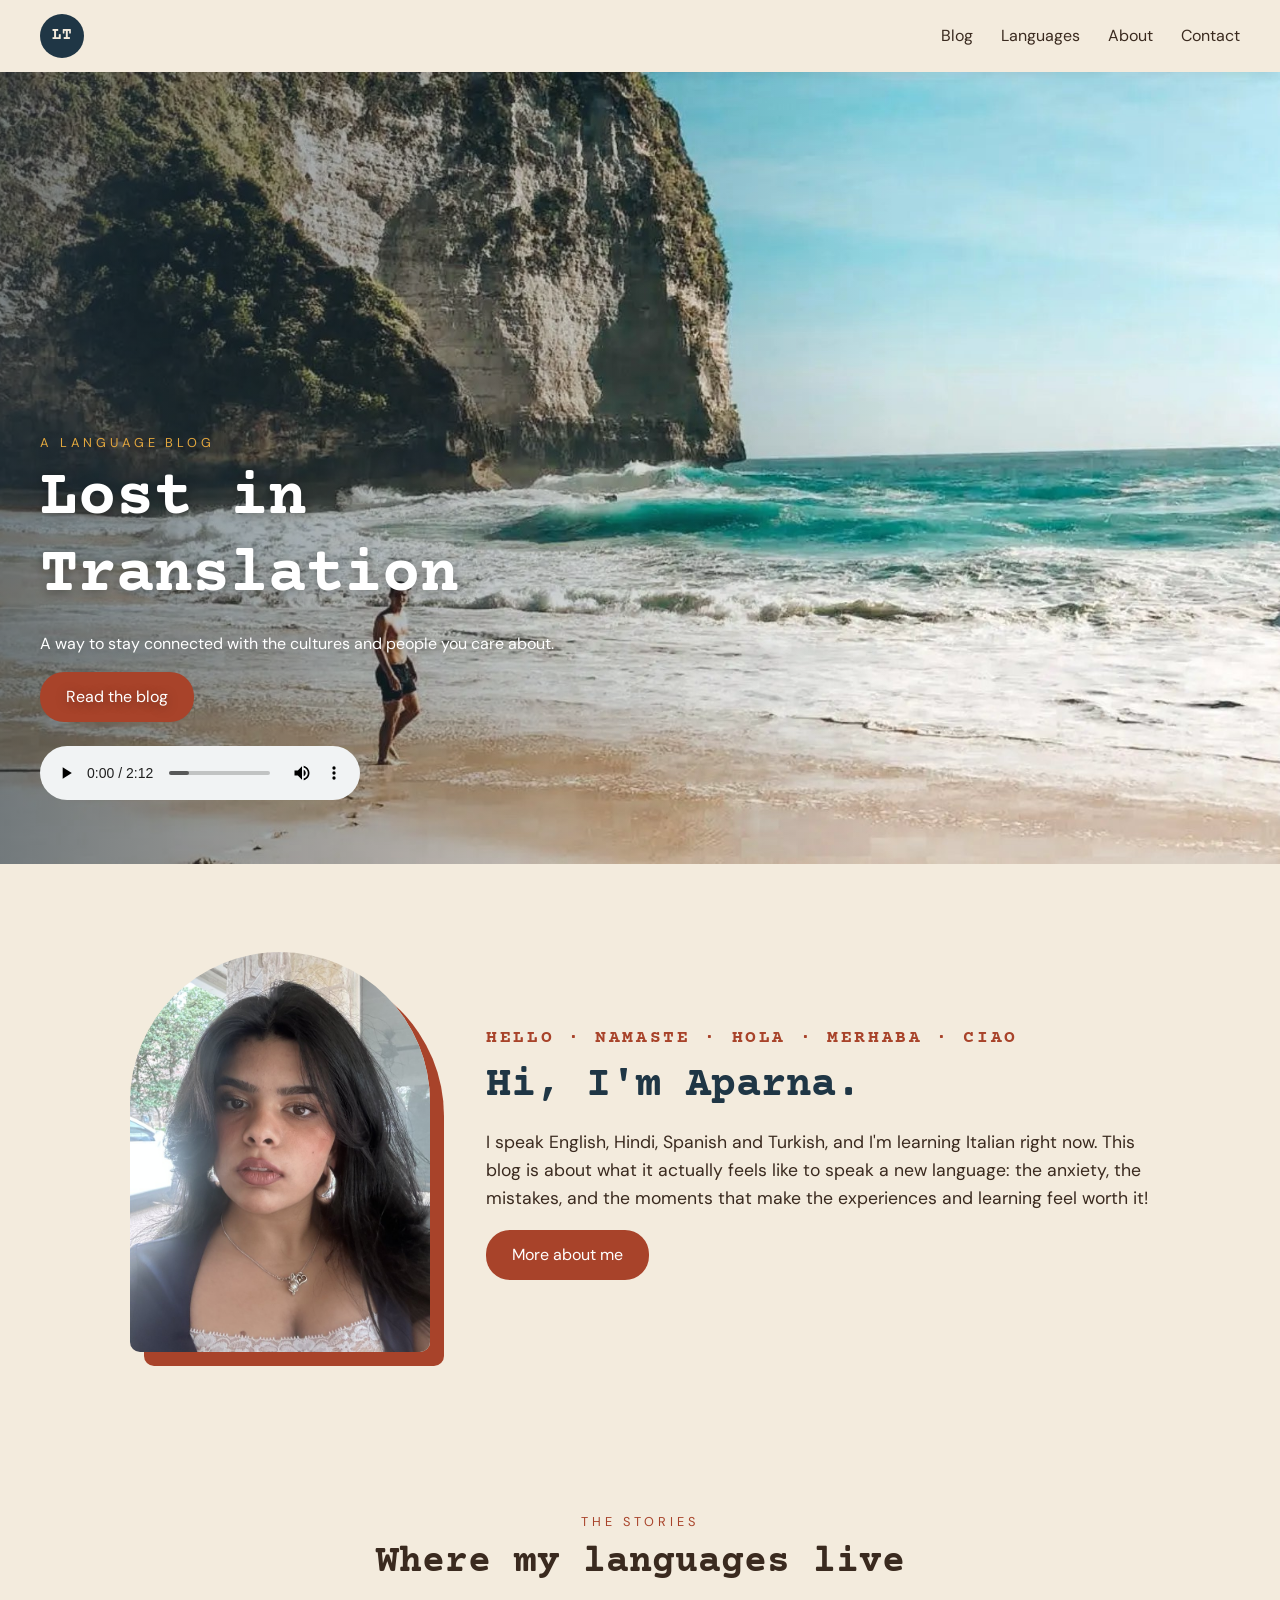
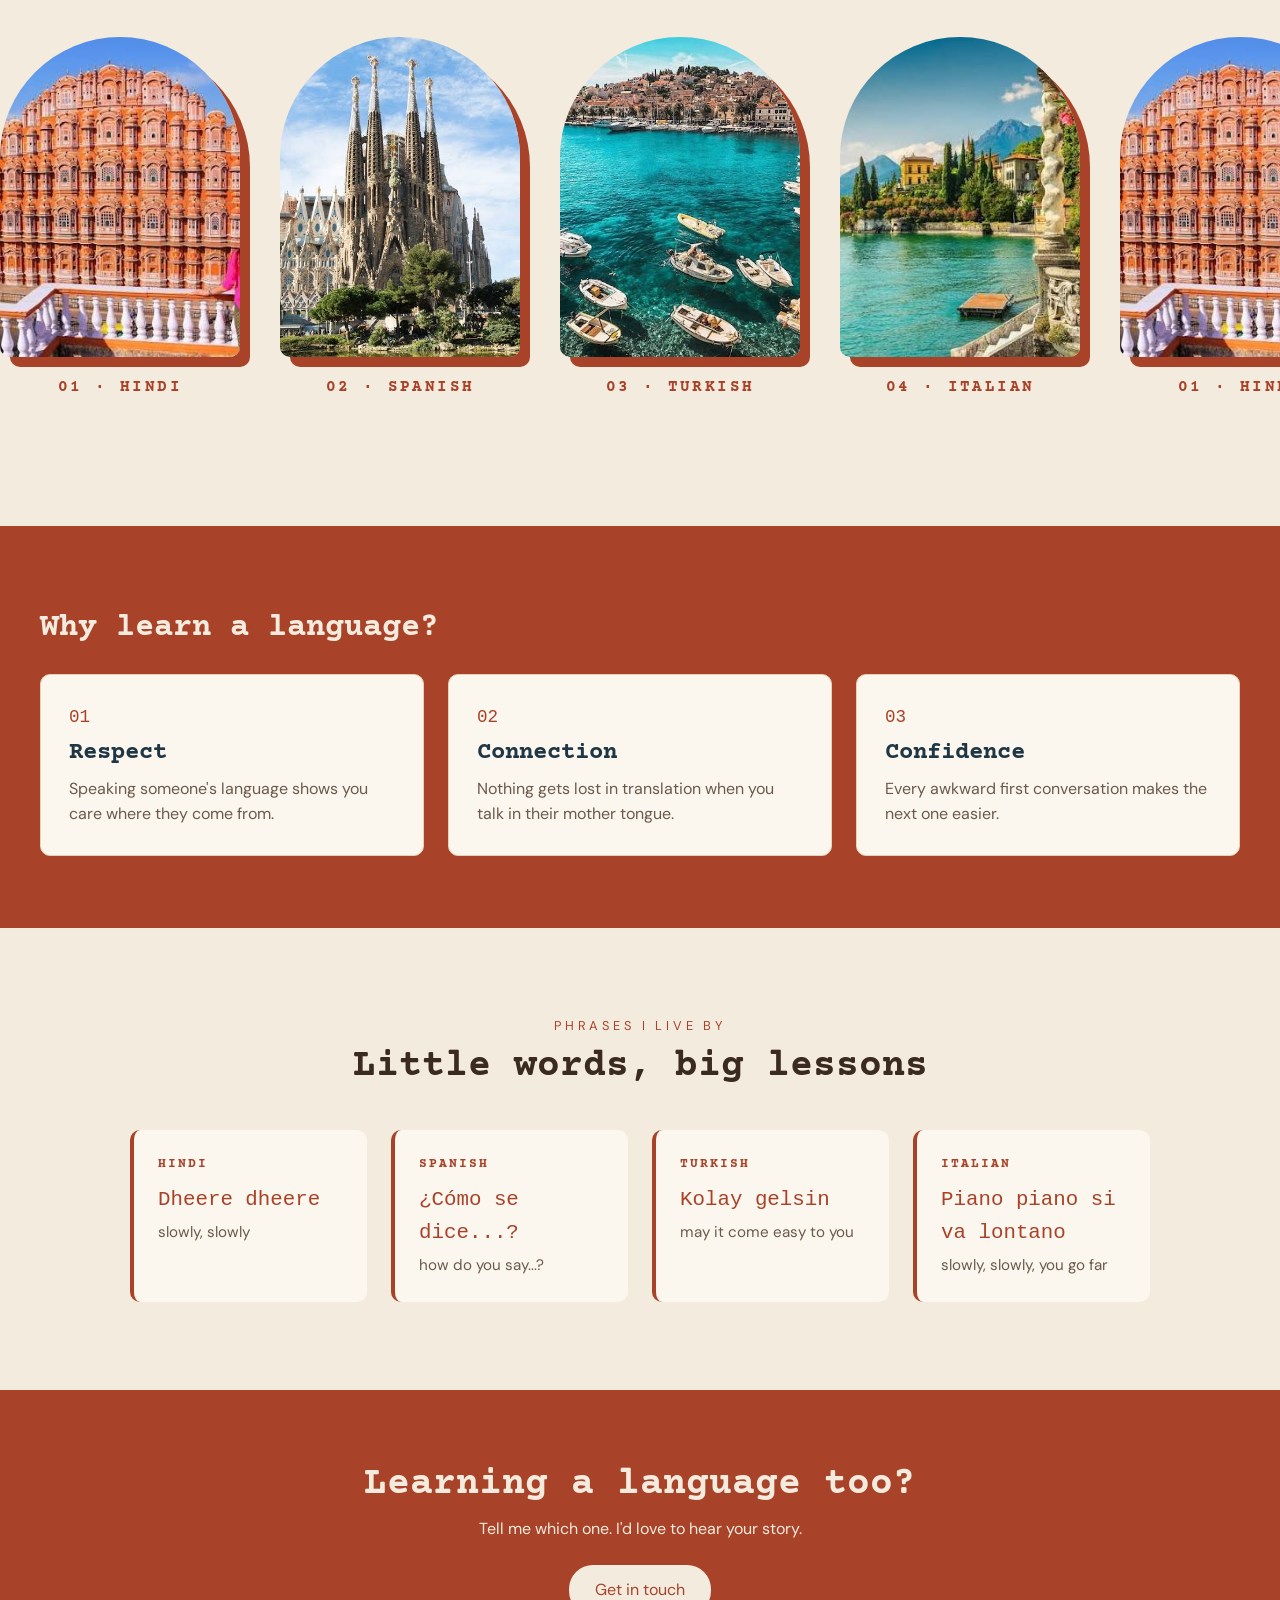
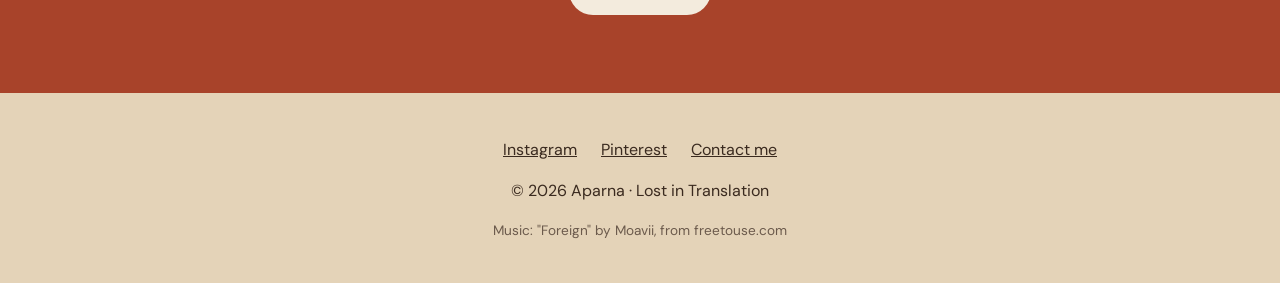
==== commit b62be52d: "Redesign home page, add new photos and my stories" ====
--- a/Midterm/index.html
+++ b/Midterm/index.html
@@ -43,7 +43,7 @@
     <main>
       <!-- HERO: photo with the text sitting on top of it  -->
       <section class="hero">
-        <img src="img/map-hero.jpg" alt="Vintage world map with a camera and letter blocks spelling Travel the World" />
+        <img src="img/hero-beach.jpg" alt="Person walking on a beach in front of a tall green cliff and turquoise waves" />
         <!-- the text slides up and fades in when the page loads ( the keyframes in the CSS) -->
         <div class="hero-text">
           <p class="eyebrow">a language blog</p>
@@ -59,34 +59,98 @@
         </div>
       </section>
 
-      <!-- INTRO -->
-      <section class="intro">
-        <h2>Hi, I'm Aparna.</h2>
-        <p>
-          I speak English, Hindi, Spanish and Turkish, and I'm learning Italian right now.
-          This blog is about what it actually feels like to speak a new language:
-          the anxiety, mistakes, and the moments that make the expriences and learning feel worth it!
-        </p>
-      </section>
-
-      <!-- PHOTO STRIP: the photos slide sideways like a carousel -->
-      <section class="strip" aria-label="Photos from places I've been">
-        <div class="strip-track">
-          <img src="img/plane.jpg" alt="Airplane flying over the clouds at sunset" />
-          <img src="img/louvre.jpg" alt="The Louvre in Paris with people walking in the courtyard" />
-          <img src="img/desert.jpg" alt="Two travelers with backpacks walking across the desert" />
-          <img src="img/map-hero.jpg" alt="Vintage world map with a camera and letter blocks spelling Travel the World" />
-          <img src="img/harbor.jpg" alt="Boats on bright blue water in front of a seaside town" />
-          <!-- second copy  -->
-          <img src="img/plane.jpg" alt="" aria-hidden="true" />
-          <img src="img/louvre.jpg" alt="" aria-hidden="true" />
-          <img src="img/desert.jpg" alt="" aria-hidden="true" />
-          <img src="img/map-hero.jpg" alt="" aria-hidden="true" />
-          <img src="img/harbor.jpg" alt="" aria-hidden="true" />
-        </div>
-      </section>
-
-      <!-- WHY LANGUAGES: three cards in a row (flexbox) -->
+      <!-- INTRO: my photo in an arch on the left, a hello on the right (like the blog posts) -->
+      <section class="intro-split">
+        <img class="intro-photo" src="img/aparna.jpg" alt="Photo of Aparna" />
+        <div>
+          <p class="post-label">hello &middot; namaste &middot; hola &middot; merhaba &middot; ciao</p>
+          <h2>Hi, I'm Aparna.</h2>
+          <p>
+            I speak English, Hindi, Spanish and Turkish, and I'm learning Italian right now.
+            This blog is about what it actually feels like to speak a new language:
+            the anxiety, the mistakes, and the moments that make the experiences and learning feel worth it!
+          </p>
+          <a class="button" href="about.html">More about me</a>
+        </div>
+      </section>
+
+      <!-- CAROUSEL: the blog photos slide sideways, click one to jump to that story.
+           the cards are written 4 times so the loop never shows a gap -->
+      <section class="carousel">
+        <p class="eyebrow">the stories</p>
+        <h2>Where my languages live</h2>
+        <div class="carousel-window">
+          <div class="carousel-track">
+          <a class="slide" href="blog.html#hindi">
+            <img src="img/india.jpg" alt="Hawa Mahal, the pink palace in Jaipur, India" />
+            <span class="slide-label">01 &middot; Hindi</span>
+          </a>
+          <a class="slide" href="blog.html#spanish">
+            <img src="img/spain.jpg" alt="Sagrada Familia in Barcelona, Spain" />
+            <span class="slide-label">02 &middot; Spanish</span>
+          </a>
+          <a class="slide" href="blog.html#turkish">
+            <img src="img/harbor.jpg" alt="Boats on bright blue water in front of a seaside town" />
+            <span class="slide-label">03 &middot; Turkish</span>
+          </a>
+          <a class="slide" href="blog.html#italian">
+            <img src="img/italy.jpg" alt="Lake Como in Italy with villas and mountains" />
+            <span class="slide-label">04 &middot; Italian</span>
+          </a>
+          <!-- copies for the loop (hidden from screen readers) -->
+          <a class="slide" href="blog.html#hindi" aria-hidden="true" tabindex="-1">
+            <img src="img/india.jpg" alt="" />
+            <span class="slide-label">01 &middot; Hindi</span>
+          </a>
+          <a class="slide" href="blog.html#spanish" aria-hidden="true" tabindex="-1">
+            <img src="img/spain.jpg" alt="" />
+            <span class="slide-label">02 &middot; Spanish</span>
+          </a>
+          <a class="slide" href="blog.html#turkish" aria-hidden="true" tabindex="-1">
+            <img src="img/harbor.jpg" alt="" />
+            <span class="slide-label">03 &middot; Turkish</span>
+          </a>
+          <a class="slide" href="blog.html#italian" aria-hidden="true" tabindex="-1">
+            <img src="img/italy.jpg" alt="" />
+            <span class="slide-label">04 &middot; Italian</span>
+          </a>
+          <a class="slide" href="blog.html#hindi" aria-hidden="true" tabindex="-1">
+            <img src="img/india.jpg" alt="" />
+            <span class="slide-label">01 &middot; Hindi</span>
+          </a>
+          <a class="slide" href="blog.html#spanish" aria-hidden="true" tabindex="-1">
+            <img src="img/spain.jpg" alt="" />
+            <span class="slide-label">02 &middot; Spanish</span>
+          </a>
+          <a class="slide" href="blog.html#turkish" aria-hidden="true" tabindex="-1">
+            <img src="img/harbor.jpg" alt="" />
+            <span class="slide-label">03 &middot; Turkish</span>
+          </a>
+          <a class="slide" href="blog.html#italian" aria-hidden="true" tabindex="-1">
+            <img src="img/italy.jpg" alt="" />
+            <span class="slide-label">04 &middot; Italian</span>
+          </a>
+          <a class="slide" href="blog.html#hindi" aria-hidden="true" tabindex="-1">
+            <img src="img/india.jpg" alt="" />
+            <span class="slide-label">01 &middot; Hindi</span>
+          </a>
+          <a class="slide" href="blog.html#spanish" aria-hidden="true" tabindex="-1">
+            <img src="img/spain.jpg" alt="" />
+            <span class="slide-label">02 &middot; Spanish</span>
+          </a>
+          <a class="slide" href="blog.html#turkish" aria-hidden="true" tabindex="-1">
+            <img src="img/harbor.jpg" alt="" />
+            <span class="slide-label">03 &middot; Turkish</span>
+          </a>
+          <a class="slide" href="blog.html#italian" aria-hidden="true" tabindex="-1">
+            <img src="img/italy.jpg" alt="" />
+            <span class="slide-label">04 &middot; Italian</span>
+          </a>
+          </div>
+        </div>
+      </section>
+
+      <!-- WHY LANGUAGES: rust band with three cards in a row (flexbox) -->
       <section class="why">
         <h2>Why learn a language?</h2>
         <ul class="why-list">
@@ -108,37 +172,23 @@
         </ul>
       </section>
 
-      <!-- EXPLORE: photo cards with a hover mask  -->
-      <section class="explore">
-        <h2>Explore</h2>
-        <div class="container">
-          <article class="thumb">
-            <img src="img/plane.jpg" alt="Airplane flying over the clouds at sunset" />
-            <div class="mask">
-              <h3>The Language That Sounds Like Home</h3>
-              <p>The one I grew up with.</p>
-              <a class="info" href="blog.html#hindi">Read the story</a>
-            </div>
-          </article>
-
-          <article class="thumb">
-            <img src="img/louvre.jpg" alt="The Louvre in Paris with people walking in the courtyard" />
-            <div class="mask">
-              <h3>Spanish in a Crowd</h3>
-              <p>The one I practice everywhere.</p>
-              <a class="info" href="blog.html#spanish">Read the story</a>
-            </div>
-          </article>
-
-          <article class="thumb">
-            <img src="img/desert.jpg" alt="Two travelers with backpacks walking across the desert" />
-            <div class="mask">
-              <h3>Starting From Zero Again</h3>
-              <p>The one I'm learning right now.</p>
-              <a class="info" href="blog.html#italian">Read the story</a>
-            </div>
-          </article>
-        </div>
+      <!-- PHRASES: one phrase from each language, styled like the quotes in the blog -->
+      <section class="phrases">
+        <p class="eyebrow">phrases i live by</p>
+        <h2>Little words, big lessons</h2>
+        <div class="phrase-grid">
+          <blockquote><span class="post-label">Hindi</span>Dheere dheere<small>slowly, slowly</small></blockquote>
+          <blockquote><span class="post-label">Spanish</span>&iquest;C&oacute;mo se dice...?<small>how do you say...?</small></blockquote>
+          <blockquote><span class="post-label">Turkish</span>Kolay gelsin<small>may it come easy to you</small></blockquote>
+          <blockquote><span class="post-label">Italian</span>Piano piano si va lontano<small>slowly, slowly, you go far</small></blockquote>
+        </div>
+      </section>
+
+      <!-- CALL TO ACTION: rust band that sends people to the contact page -->
+      <section class="cta rust-band">
+        <h2>Learning a language too?</h2>
+        <p>Tell me which one. I'd love to hear your story.</p>
+        <a class="button button-light" href="contact.html">Get in touch</a>
       </section>
     </main>
 
@@ -153,4 +203,4 @@
       <p class="credit">Music: "Foreign" by Moavii, from freetouse.com</p>
     </footer>
   </body>
-</html>+</html>
--- a/Midterm/css/var.css
+++ b/Midterm/css/var.css
@@ -0,0 +1,23 @@
+/* VARS: all my colors and fonts
+   reminder: this file has to be linked BEFORE xstyle.css so i can use them with var() */
+
+:root {
+  /* colors (from my pinterest board) */
+  --paper: #f3ebdd;   /* page background */
+  --card: #fbf6ee;    /* cards + form boxes */
+  --sand: #e4d3b8;    /* boxes + footer */
+  --ink: #3a2a1f;     /* main text */
+  --navy: #1f3645;    /* headings (from the music poster) */
+  --muted: #6b5a4c;   /* smaller text */
+  --rust: #a8432a;    /* buttons + links */
+  --mustard: #e3a73e; /* little accents */
+  --white: #ffffff;
+
+  /* fonts */
+  --heading-font: "Courier Prime", "Courier New", monospace;
+  --body-font: "DM Sans", Arial, sans-serif;
+
+  /* shapes */
+  --radius: 10px;     /* rounded corners on cards */
+  --pill: 24px;       /* round buttons */
+}
--- a/Midterm/css/xstyle.css
+++ b/Midterm/css/xstyle.css
@@ -159,7 +159,7 @@
 /* HERO: photo with the text sitting on top of it */
 .hero {
   position: relative;
-  height: 80vh;
+  height: 88vh;
   padding: 0;
   overflow: hidden;
   background: var(--navy); /* shows if the photo doesn't load */
@@ -172,12 +172,12 @@
   animation: slow-zoom 20s ease-in-out infinite alternate;
 }
 
-/* dark layer over the photo so the white text is easy to read */
+/* soft shade only behind the words so the photo stays bright */
 .hero::after {
   content: "";
   position: absolute;
   inset: 0;
-  background: linear-gradient(to top, rgba(31, 54, 69, 0.85), rgba(31, 54, 69, 0.35));
+  background: linear-gradient(to right, rgba(31, 54, 69, 0.6) 0%, rgba(31, 54, 69, 0.2) 45%, rgba(31, 54, 69, 0) 70%);
 }
 
 .hero-text {
@@ -187,6 +187,7 @@
   z-index: 1; /* above the dark layer */
   color: var(--white);
   max-width: 600px;
+  text-shadow: 0 2px 12px rgba(0, 0, 0, 0.35); /* helps the words stand out on the bright photo */
   animation: rise-in 1s ease-out both;
 }
 
@@ -253,47 +254,117 @@
   box-shadow: 0 8px 16px rgba(168, 67, 42, 0.35);
 }
 
-/* INTRO */
-.intro {
-  max-width: 760px;
-}
-
-.intro p {
-  font-size: 1.15rem;
-}
-
-/* PHOTO STRIP: the photos slide sideways like a carousel (just CSS) */
-.strip {
-  padding: 0 0 56px;
-  overflow: hidden; /* hides the photos that are off the screen */
-}
-
-.strip-track {
-  display: flex;
-  gap: 16px;
-  width: max-content; /* as wide as all the photos put together */
-  animation: scroll-left 40s linear infinite;
-}
-
-.strip-track img {
-  width: 260px;
-  height: 180px;
+/* cream button for the rust bands */
+.button-light {
+  background: var(--paper);
+  color: var(--rust);
+}
+
+/* INTRO: arch photo next to my hello, same look as the blog posts */
+.intro-split {
+  display: flex;
+  align-items: center;
+  gap: 56px;
+  max-width: 1100px;
+  margin: 0 auto;
+  padding: 88px 40px;
+}
+
+.intro-photo {
+  width: 300px;
+  aspect-ratio: 3 / 4;
   object-fit: cover;
-  border-radius: 8px;
-}
-
-/* stops moving when you hover so you can look */
-.strip:hover .strip-track {
+  border-radius: 150px 150px var(--radius) var(--radius); /* arch */
+  box-shadow: 14px 14px 0 var(--rust); /* rust block behind it */
+}
+
+.intro-split h2 {
+  font-size: 2.6rem;
+  color: var(--navy);
+  margin: 8px 0 12px;
+}
+
+.intro-split p {
+  font-size: 1.1rem;
+}
+
+/* CAROUSEL: the blog photos slide sideways, each one links to its story (just CSS) */
+.carousel {
+  padding: 72px 0 96px;
+  text-align: center;
+}
+
+.carousel .eyebrow {
+  color: var(--rust);
+}
+
+.carousel h2 {
+  font-size: 2.4rem;
+  margin: 8px 0 40px;
+}
+
+.carousel-window {
+  overflow: hidden; /* hides the cards that are off the screen */
+  padding: 10px 0 30px; /* room for the rust block + the lift on hover */
+}
+
+.carousel-track {
+  display: flex;
+  gap: 40px;
+  width: max-content; /* as wide as all the cards put together */
+  animation: slide-left 45s linear infinite;
+}
+
+/* stops moving when you hover so you can pick one */
+.carousel-window:hover .carousel-track {
   animation-play-state: paused;
 }
 
-/* moves left by half (one full copy of the photos), then starts over */
-@keyframes scroll-left {
+.slide {
+  display: block;
+  width: 240px;
+  text-decoration: none;
+  color: var(--ink);
+  transition: transform 0.3s;
+}
+
+.slide img {
+  width: 100%;
+  aspect-ratio: 3 / 4;
+  object-fit: cover;
+  border-radius: 120px 120px var(--radius) var(--radius); /* arch, like the blog photos */
+  box-shadow: 10px 10px 0 var(--rust);
+  transition: box-shadow 0.3s;
+}
+
+.slide-label {
+  display: block;
+  margin-top: 18px;
+  font-family: var(--heading-font);
+  font-weight: 700;
+  letter-spacing: 0.15em;
+  text-transform: uppercase;
+  color: var(--rust);
+}
+
+/* the card lifts and the rust block grows on hover */
+.slide:hover,
+.slide:focus {
+  transform: translateY(-10px);
+}
+
+.slide:hover img,
+.slide:focus img {
+  box-shadow: 16px 16px 0 var(--rust);
+}
+
+/* moves left by half (two of the four copies), then starts over */
+@keyframes slide-left {
   from {
     transform: translateX(0);
   }
   to {
-    transform: translateX(calc(-50% - 8px));
+    transform: translateX(-50%);
   }
 }
 
@@ -345,56 +416,57 @@
   margin: 0;
 }
 
-/* EXPLORE: photo cards with a hover mask */
-.container {
-  display: flex;
-  gap: 16px;
-}
-
-.thumb {
-  position: relative; /* the mask sits on top of this box */
-  flex: 1;
-  aspect-ratio: 1 / 1; /* makes the cards square */
+/* PHRASES: one phrase per language, like the quotes in the blog */
+.phrases {
+  max-width: 1100px;
+  margin: 0 auto;
+  padding: 88px 40px;
+  text-align: center;
+}
+
+.phrases .eyebrow {
+  color: var(--rust);
+}
+
+.phrases h2 {
+  font-size: 2.4rem;
+  margin: 8px 0 40px;
+}
+
+.phrase-grid {
+  display: flex;
+  flex-wrap: wrap;
+  gap: 24px;
+  text-align: left;
+}
+
+.phrase-grid blockquote {
+  flex: 1 1 220px; /* grows, shrinks, starts at 220px wide */
+  margin: 0;
+  background: var(--card);
   border-radius: var(--radius);
-  overflow: hidden;
-  background: var(--sand);
-}
-
-.thumb img {
-  width: 100%;
-  height: 100%;
-  object-fit: cover;
-  transition: transform 0.6s;
-}
-
-.thumb:hover img {
-  transform: scale(1.1); /* the photo zooms in a bit */
-}
-
-.mask {
-  position: absolute;
-  left: 0;
-  right: 0;
-  bottom: 0;
-  background: rgba(58, 42, 31, 0.88);
-  color: var(--paper);
-  padding: 20px;
-  /* starts hidden below the card, then slides up on hover */
-  transform: translateY(100%);
-  transition: transform 0.4s;
-}
-
-.mask h3 {
-  margin-top: 0;
-}
-
-.mask a {
-  color: var(--mustard);
-}
-
-.thumb:hover .mask,
-.thumb:focus-within .mask {
-  transform: translateY(0);
+  padding: 24px;
+  transition: transform 0.3s;
+}
+
+.phrase-grid blockquote:hover {
+  transform: translateY(-6px);
+}
+
+.phrase-grid .post-label {
+  display: block;
+  font-size: 0.8rem;
+  margin-bottom: 8px;
+}
+
+/* CALL TO ACTION: rust band at the bottom of the home page */
+.cta h2 {
+  font-size: 2.4rem;
+  margin: 0 0 8px;
+}
+
+.cta p {
+  margin: 0 0 24px;
 }
 
 /* RUST BAND: the rust banner at the top of the blog */
@@ -462,16 +534,52 @@
   flex-direction: row-reverse;
 }
 
-.post img {
+/* the photo frame: arch shape with a rust block behind it */
+.post-photo {
+  position: relative;
   width: 45%;
+  margin: 0;
+  flex-shrink: 0;
   aspect-ratio: 4 / 5;
+  border-radius: 160px 160px var(--radius) var(--radius); /* arch */
+  overflow: hidden; /* keeps the zoom inside the arch */
+  box-shadow: 14px 14px 0 var(--rust);
+}
+
+.post:nth-child(even) .post-photo {
+  box-shadow: -14px 14px 0 var(--rust);
+}
+
+.post-photo img {
+  width: 100%;
+  height: 100%;
   object-fit: cover;
-  border-radius: 160px 160px var(--radius) var(--radius); /* arch shape like the about page */
-  box-shadow: 14px 14px 0 var(--rust); /* rust block behind the photo */
-}
-
-.post:nth-child(even) img {
-  box-shadow: -14px 14px 0 var(--rust);
+  transition: transform 0.6s;
+}
+
+/* place name hidden at the bottom of the photo */
+.post-photo figcaption {
+  position: absolute;
+  left: 0;
+  right: 0;
+  bottom: 0;
+  padding: 18px;
+  background: linear-gradient(to top, rgba(31, 54, 69, 0.85), rgba(31, 54, 69, 0));
+  color: var(--white);
+  font-family: var(--heading-font);
+  font-size: 1.4rem;
+  text-align: center;
+  transform: translateY(100%); /* starts below the photo */
+  transition: transform 0.4s;
+}
+
+/* HOVER: the photo zooms in and the place name slides up */
+.post-photo:hover img {
+  transform: scale(1.08);
+}
+
+.post-photo:hover figcaption {
+  transform: translateY(0);
 }
 
 .post-text {
@@ -508,6 +616,15 @@
   color: var(--rust);
 }
 
+/* the translation under each phrase */
+blockquote small {
+  display: block;
+  margin-top: 4px;
+  font-family: var(--body-font);
+  font-size: 0.95rem;
+  color: var(--muted);
+}
+
 /* ABOUT */
 .about {
   display: flex;
@@ -518,16 +635,15 @@
   padding: 72px 40px;
 }
 
-.about-photo {
-  width: 340px;
+/* about photo uses the same arch frame as the blog */
+.about-frame {
+  width: 380px;
   aspect-ratio: 3 / 4;
-  object-fit: cover;
-  border-radius: 170px 170px var(--radius) var(--radius); /* arch shape on the photo */
-  box-shadow: 16px 16px 0 var(--rust); /* rust block behind the photo */
 }
 
 .about h1 {
-  font-size: 3rem;
+  font-size: 2.6rem;
+  color: var(--navy);
   margin: 6px 0 12px;
 }
 
@@ -602,7 +718,7 @@
   font-family: var(--body-font);
   font-size: 1rem;
   padding: 12px;
-  border: 1px solid var(--sand);
+  border: 2px solid var(--ink); /* outline so you can see where to type */
   border-radius: 8px;
   background: var(--white);
   color: var(--ink);
@@ -631,8 +747,9 @@
 /* rust outline when you click into a box */
 .input-lg:focus,
 .message:focus {
-  outline: 2px solid var(--rust);
-  border-color: transparent;
+  outline: none;
+  border-color: var(--rust); /* outline turns rust when you click in */
+  box-shadow: 0 0 0 3px rgba(168, 67, 42, 0.2);
 }
 
 .form-note {
@@ -730,14 +847,25 @@
     font-size: 2.4rem;
   }
 
-  .strip-track img {
+  .slide {
     width: 180px;
-    height: 130px;
+  }
+
+  .intro-photo {
+    width: calc(100% - 10px);
+    box-shadow: 8px 8px 0 var(--rust);
+  }
+
+  .intro-split h2,
+  .carousel h2,
+  .phrases h2,
+  .cta h2 {
+    font-size: 2rem;
   }
 
   /* everything in a row stacks into one column */
   .why-list,
-  .container,
+  .intro-split,
   .post,
   .about {
     flex-direction: column;
@@ -749,11 +877,16 @@
   }
 
   /* smaller rust block so the photo doesn't stick out past the screen */
-  .post img,
-  .post:nth-child(even) img,
-  .about-photo {
+  .post-photo,
+  .post:nth-child(even) .post-photo,
+  .about-frame {
     width: calc(100% - 10px);
     box-shadow: 8px 8px 0 var(--rust);
+  }
+
+  /* phones can't hover, so the place name always shows */
+  .post-photo figcaption {
+    transform: translateY(0);
   }
 
   .rust-band h1,
@@ -773,10 +906,6 @@
     max-width: 100%;
   }
 
-  /* phones can't hover, so the story text always shows */
-  .mask {
-    transform: translateY(0);
-  }
 }
 
 /* REDUCE MOTION: if someone turned off animations on their computer, i stop mine too */
@@ -791,4 +920,4 @@
   html {
     scroll-behavior: auto;
   }
-}+}
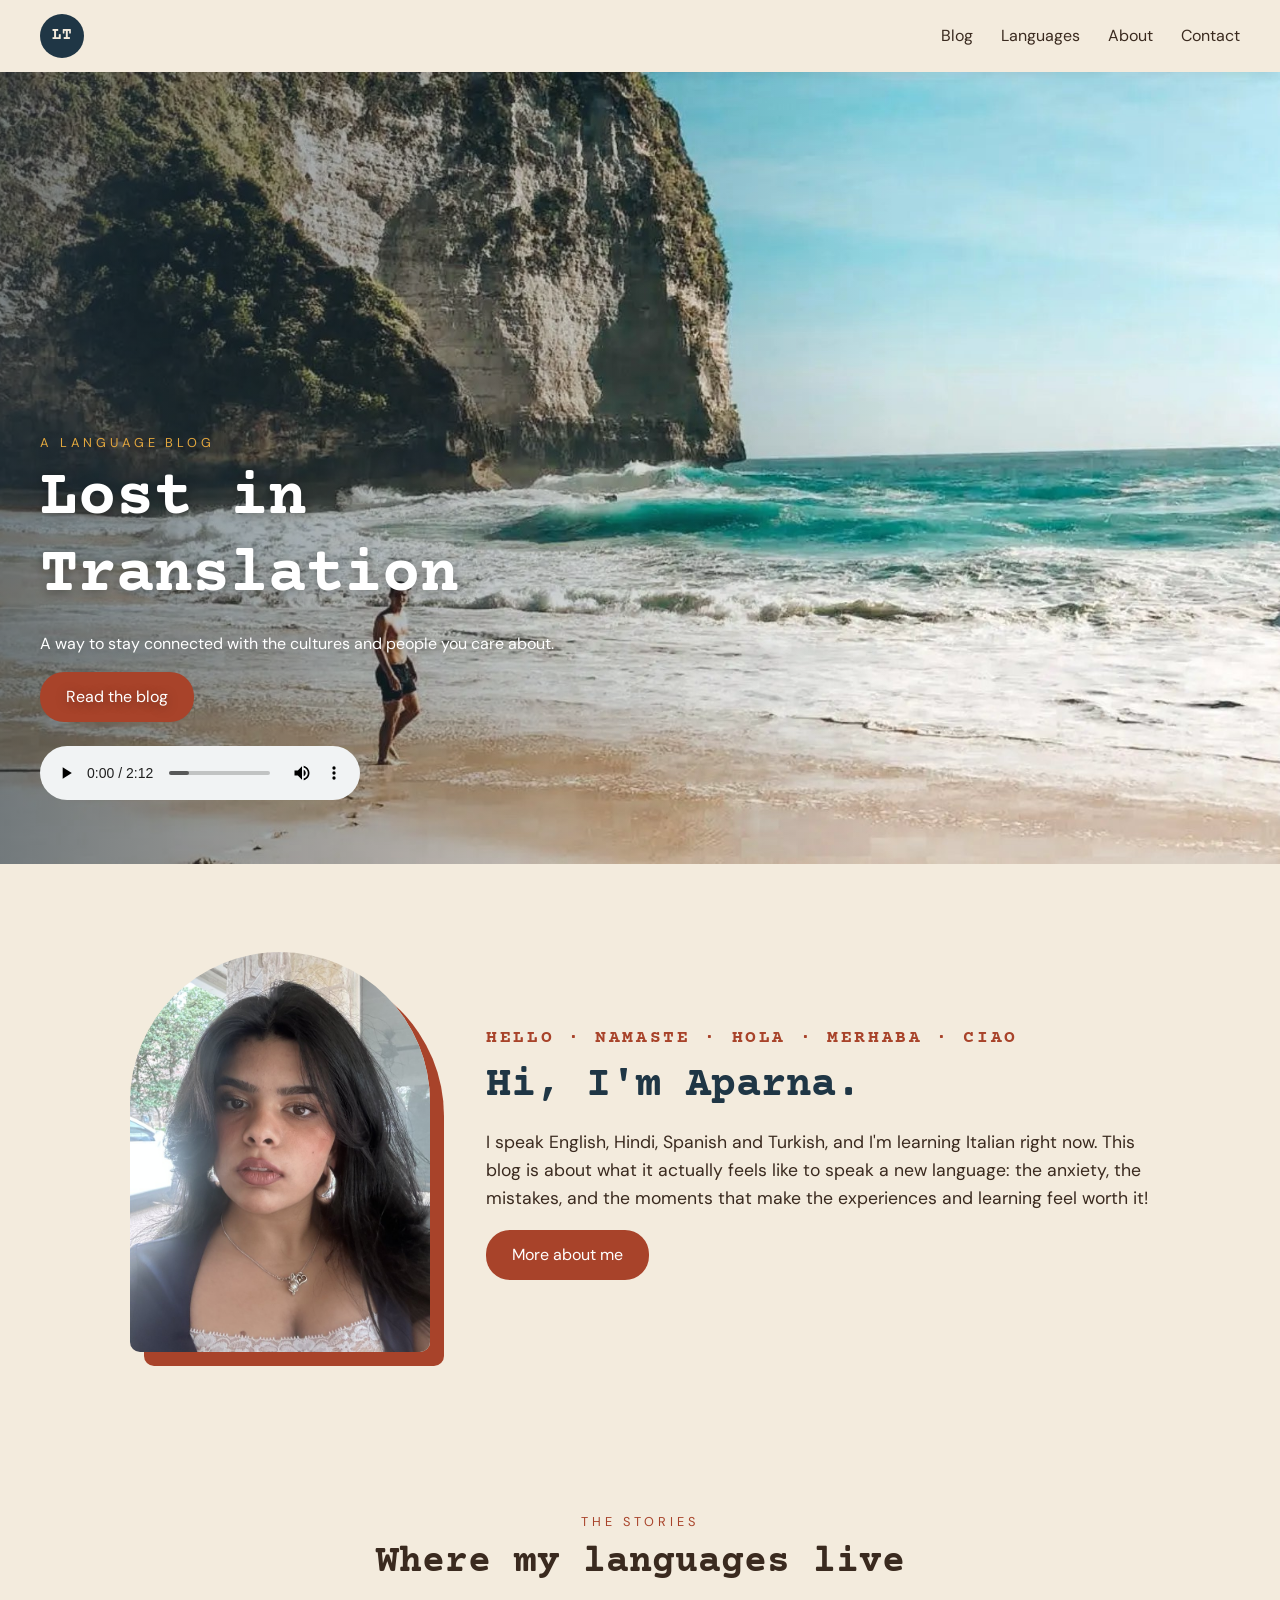
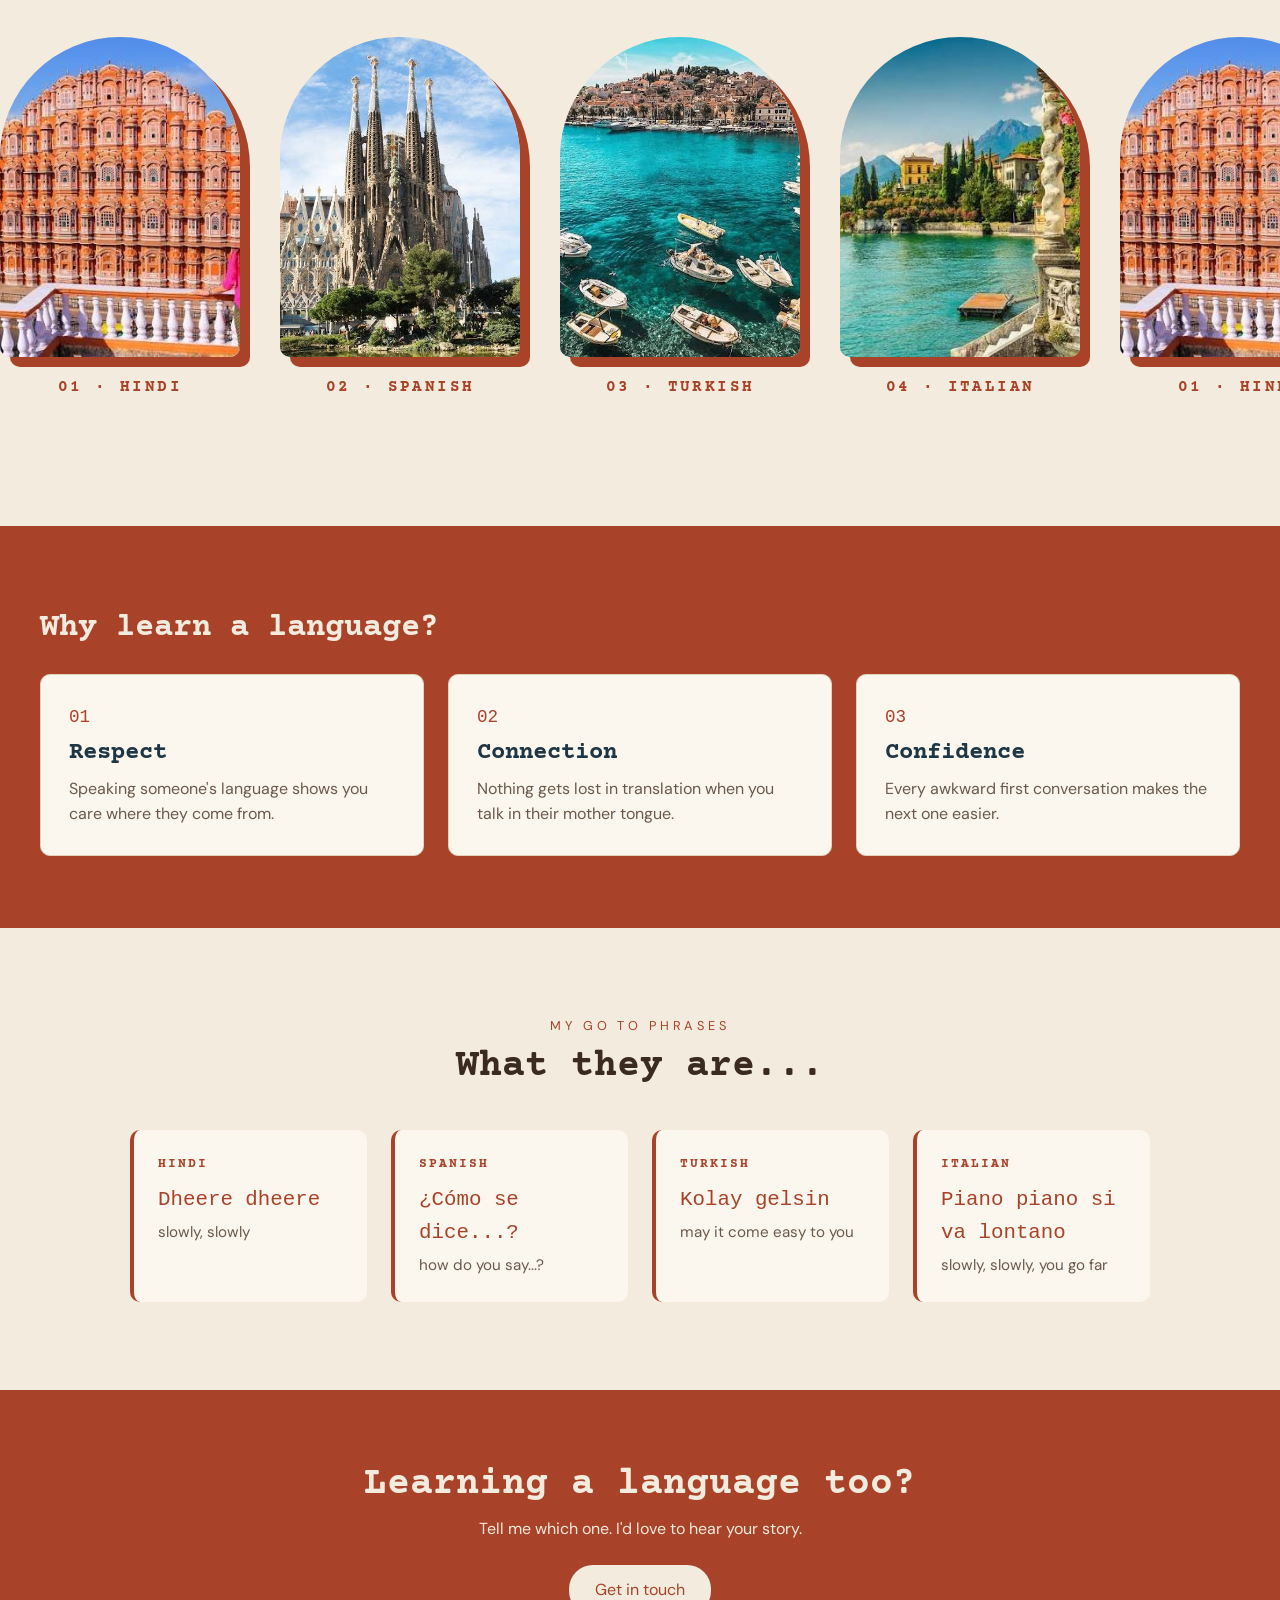
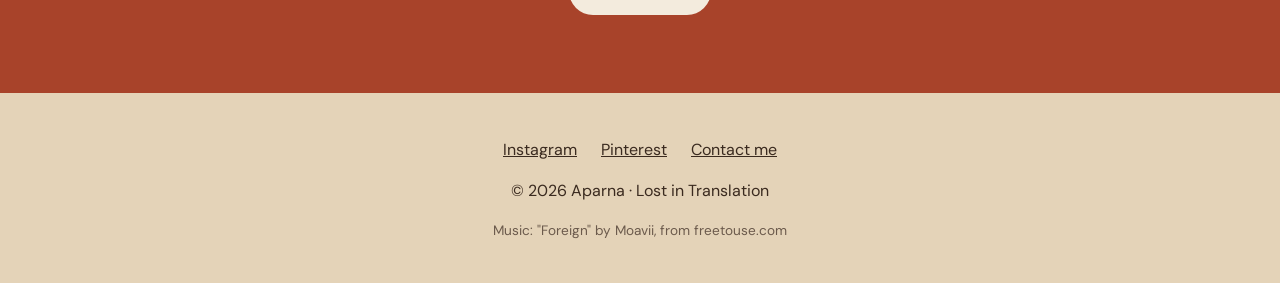
==== commit fd785d73: "Redesign home page with more comments/edited language that I used on my oages" ====
--- a/Midterm/index.html
+++ b/Midterm/index.html
@@ -174,8 +174,8 @@
 
       <!-- PHRASES: one phrase from each language, styled like the quotes in the blog -->
       <section class="phrases">
-        <p class="eyebrow">phrases i live by</p>
-        <h2>Little words, big lessons</h2>
+        <p class="eyebrow">My Go To Phrases</p>
+        <h2>What they are...</h2>
         <div class="phrase-grid">
           <blockquote><span class="post-label">Hindi</span>Dheere dheere<small>slowly, slowly</small></blockquote>
           <blockquote><span class="post-label">Spanish</span>&iquest;C&oacute;mo se dice...?<small>how do you say...?</small></blockquote>
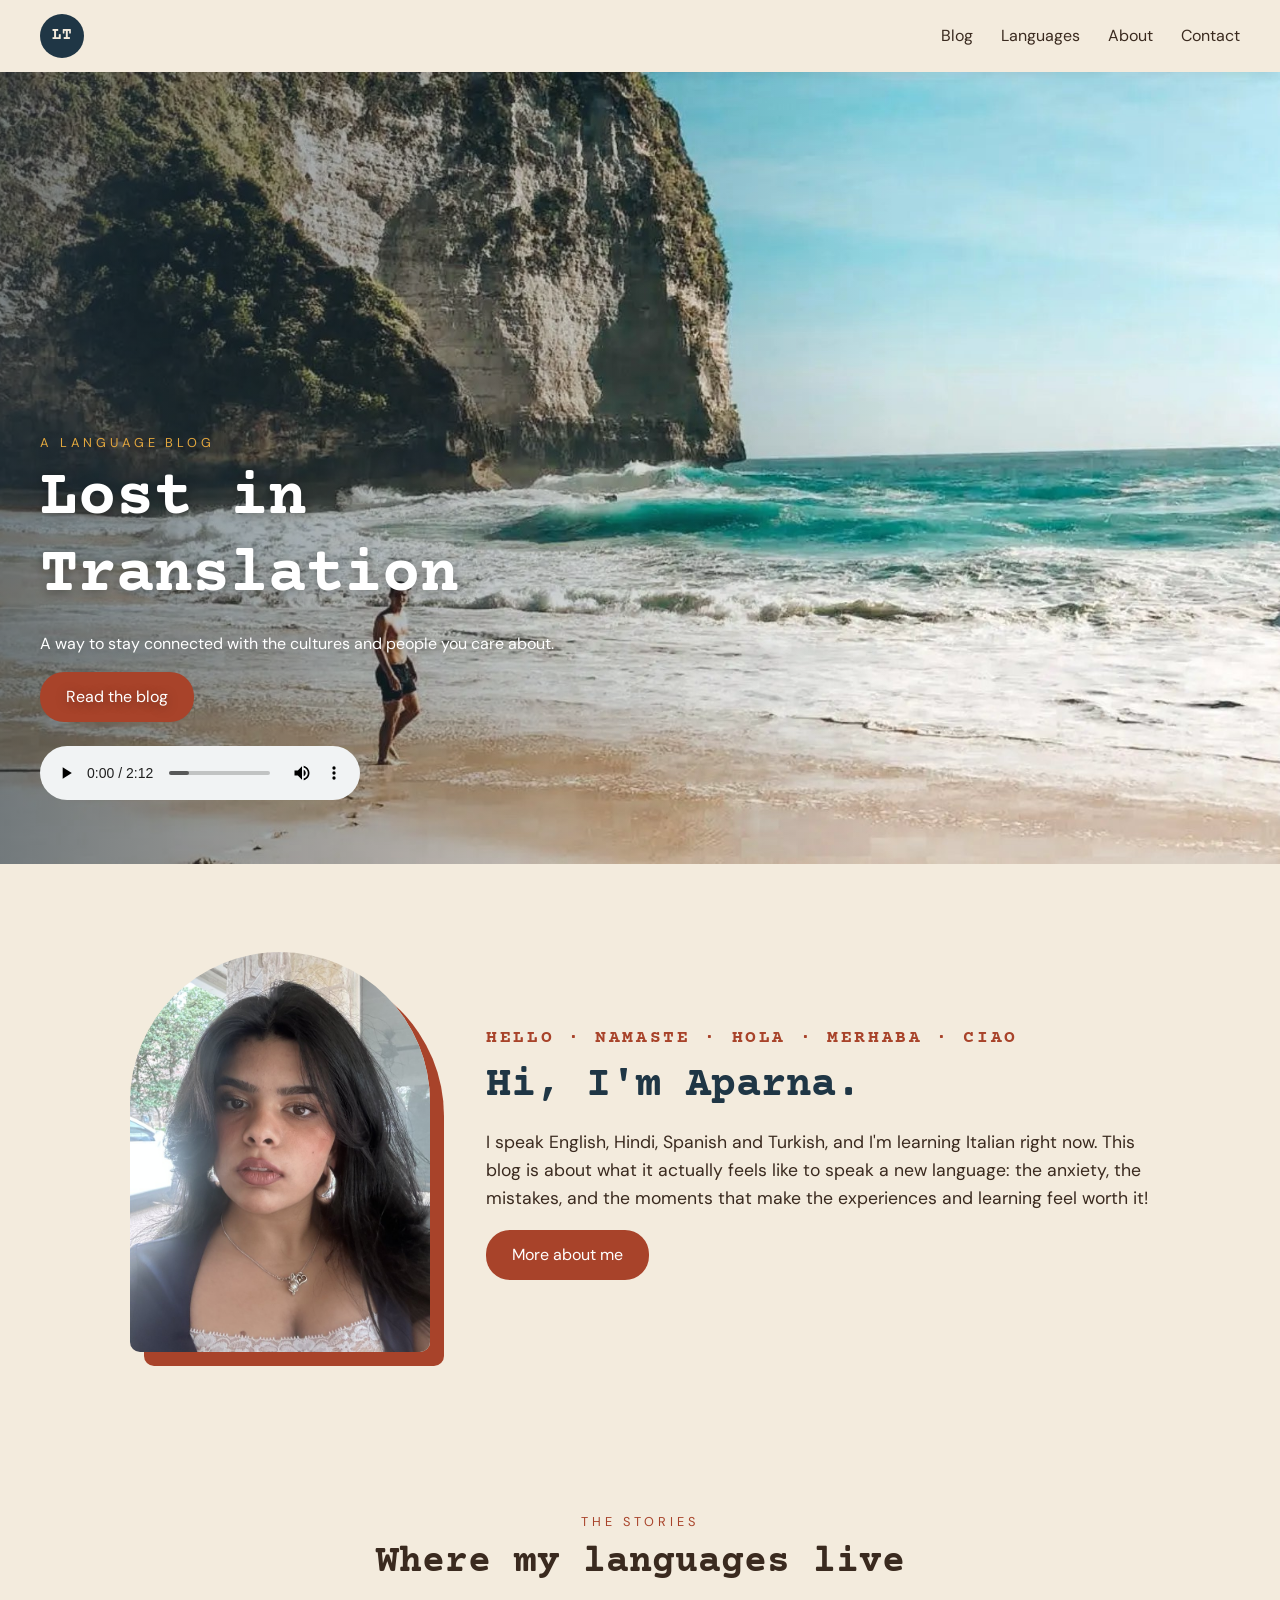
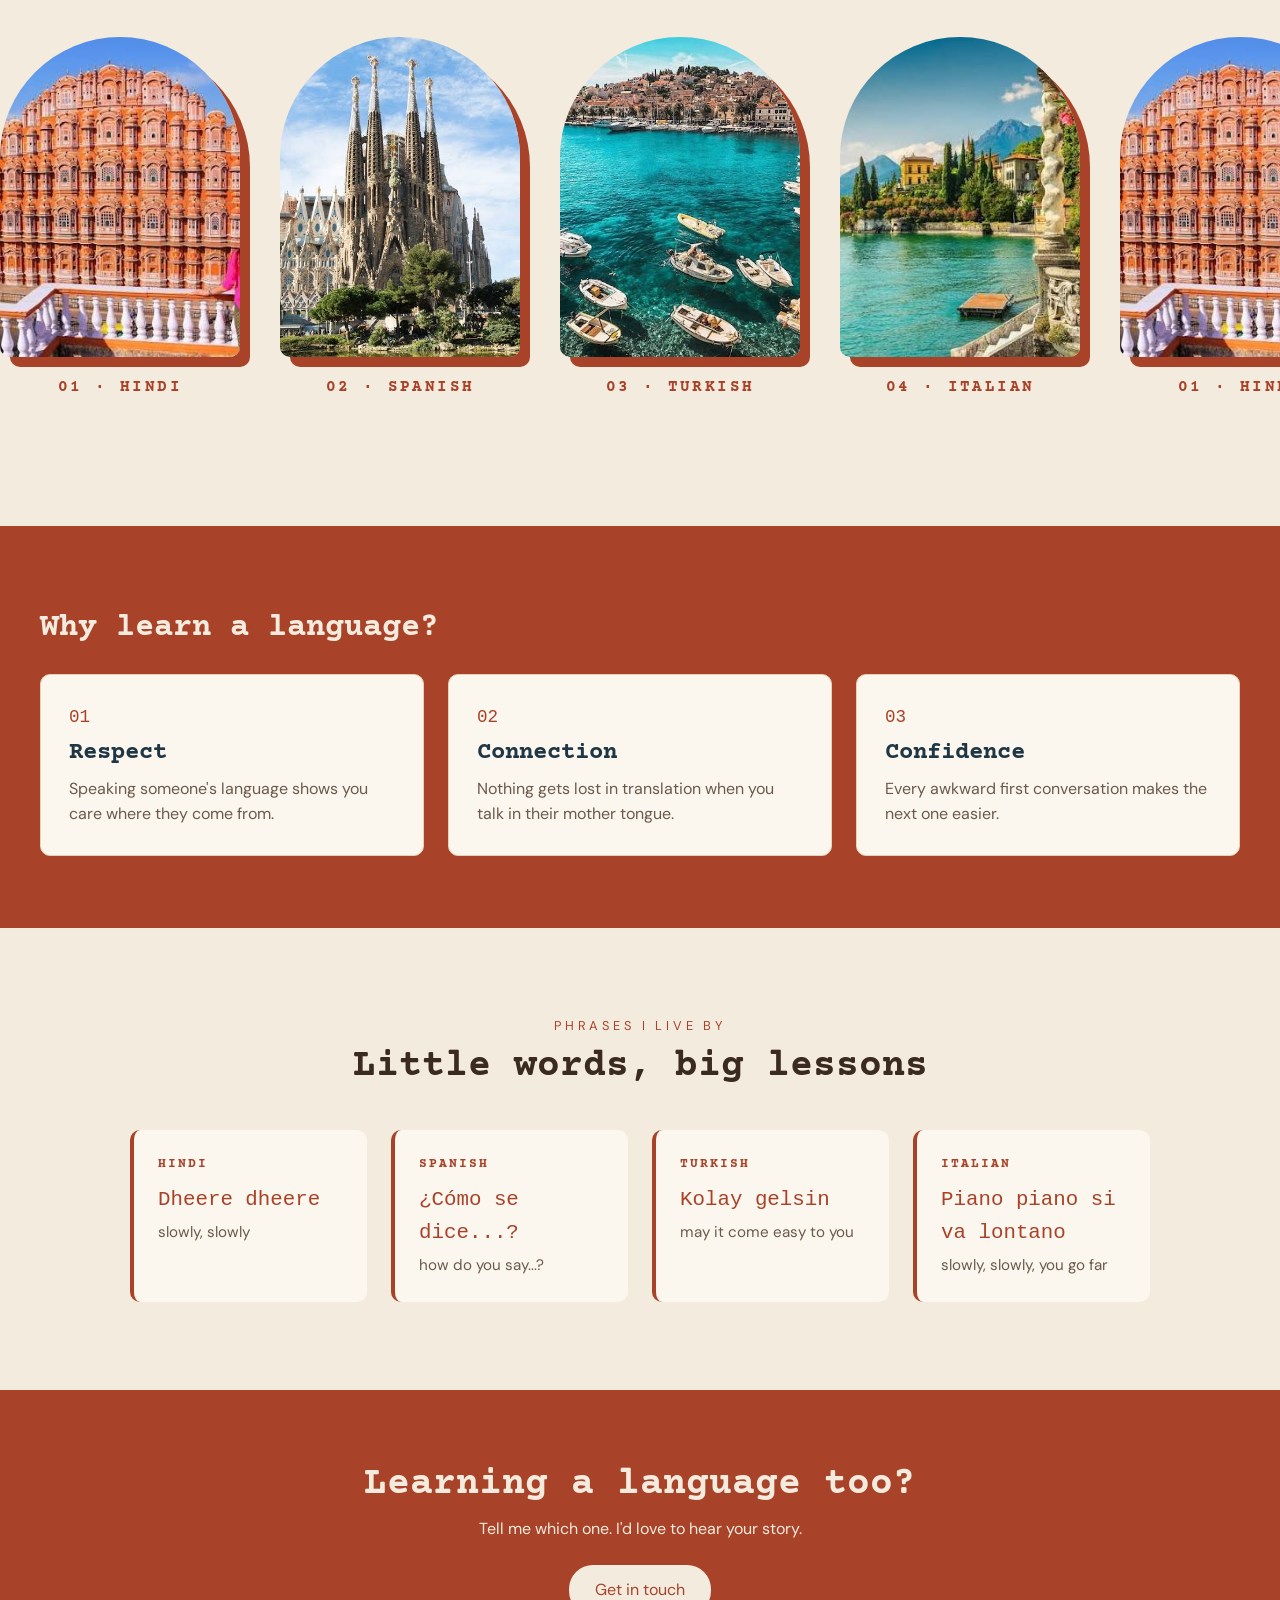
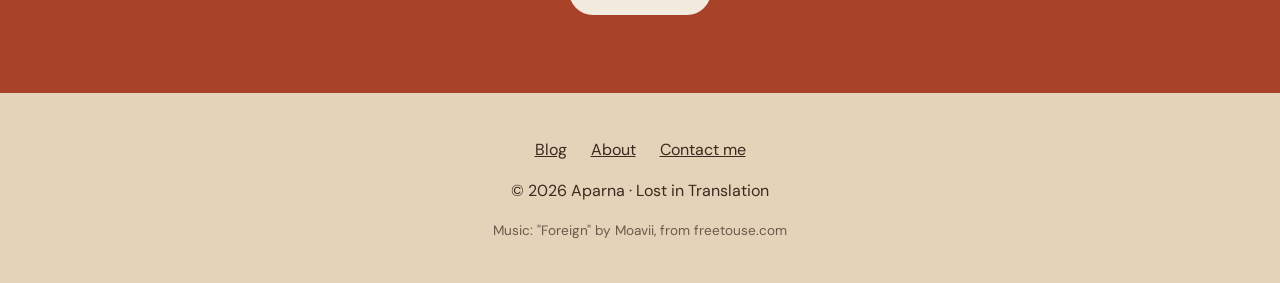
==== commit 901d452d: "Connect contact form, fix footer links, add image sizes and live link" ====
--- a/Midterm/index.html
+++ b/Midterm/index.html
@@ -174,8 +174,8 @@
 
       <!-- PHRASES: one phrase from each language, styled like the quotes in the blog -->
       <section class="phrases">
-        <p class="eyebrow">My Go To Phrases</p>
-        <h2>What they are...</h2>
+        <p class="eyebrow">phrases i live by</p>
+        <h2>Little words, big lessons</h2>
         <div class="phrase-grid">
           <blockquote><span class="post-label">Hindi</span>Dheere dheere<small>slowly, slowly</small></blockquote>
           <blockquote><span class="post-label">Spanish</span>&iquest;C&oacute;mo se dice...?<small>how do you say...?</small></blockquote>
@@ -195,8 +195,8 @@
     <!-- FOOTER -->
     <footer class="site-footer">
       <ul>
-        <li><a href="#">Instagram</a></li>
-        <li><a href="#">Pinterest</a></li>
+        <li><a href="blog.html">Blog</a></li>
+        <li><a href="about.html">About</a></li>
         <li><a href="contact.html">Contact me</a></li>
       </ul>
       <p>&copy; 2026 Aparna &middot; Lost in Translation</p>
